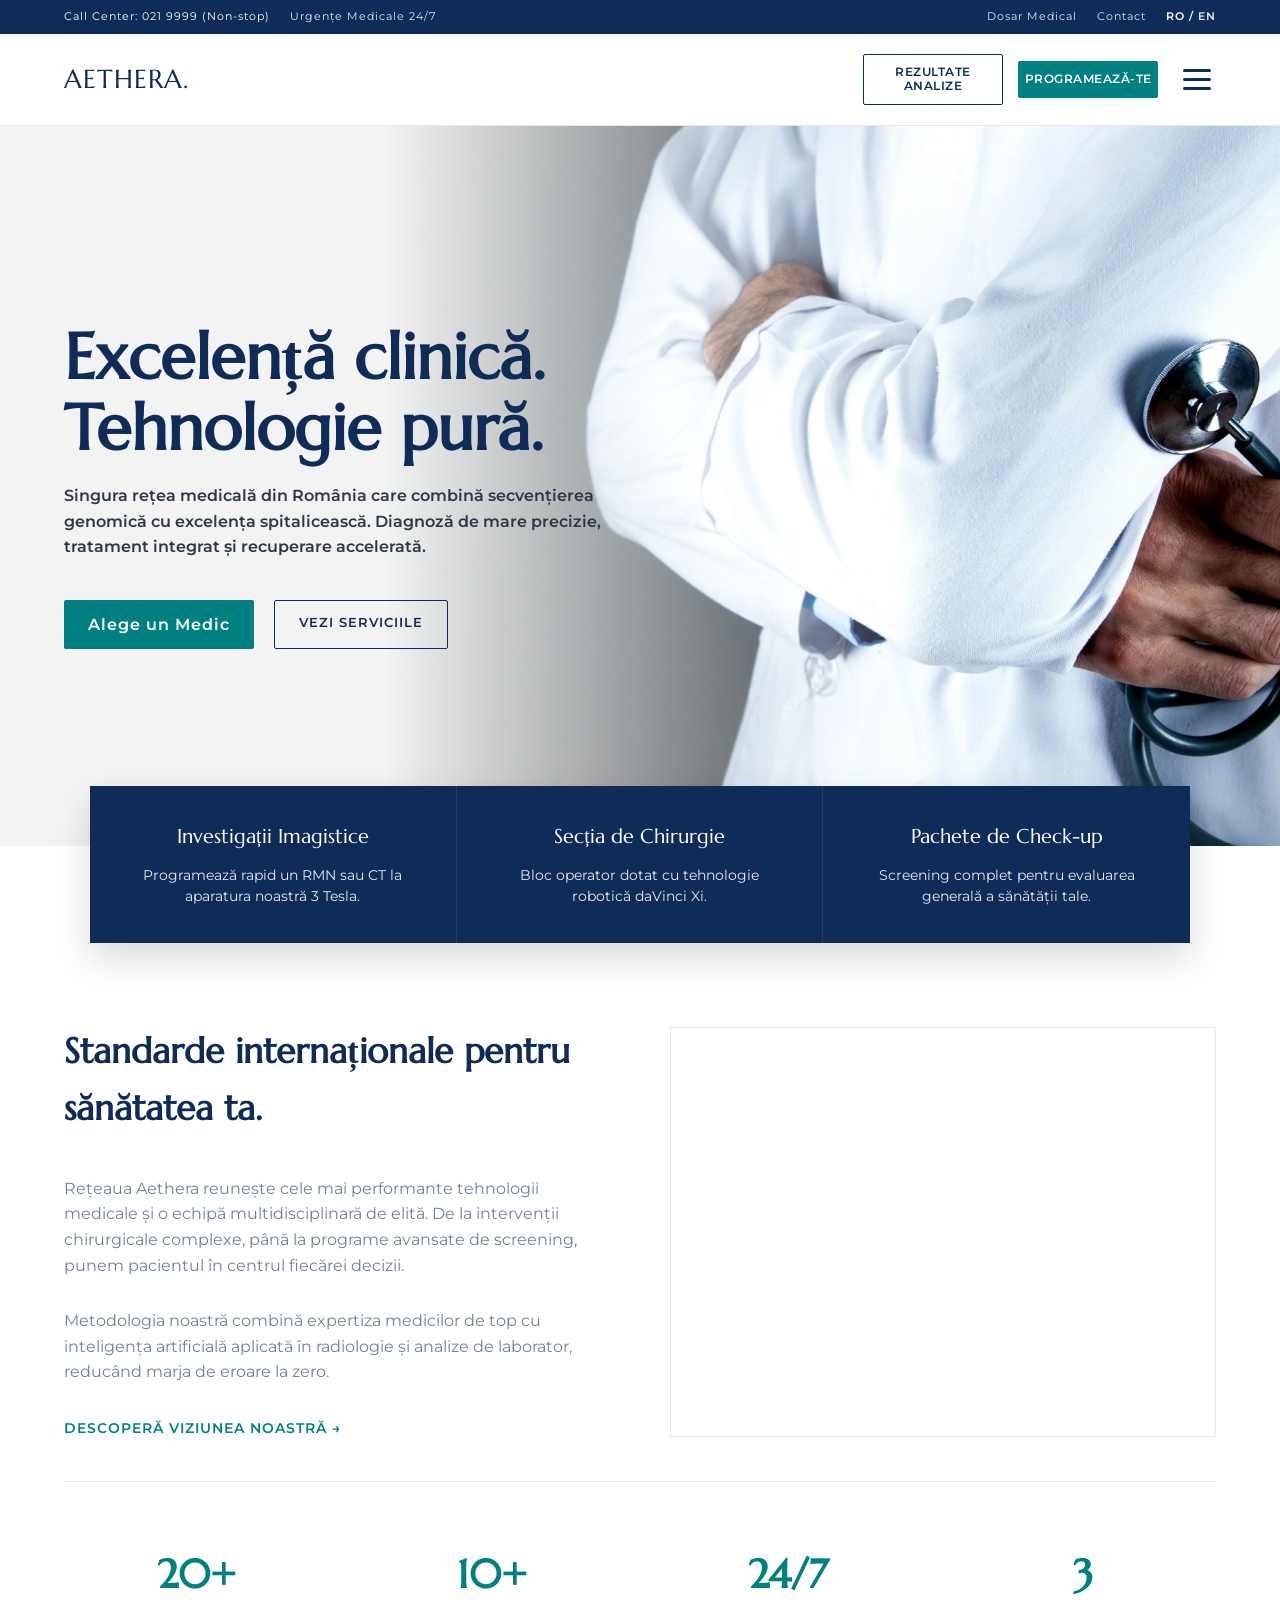
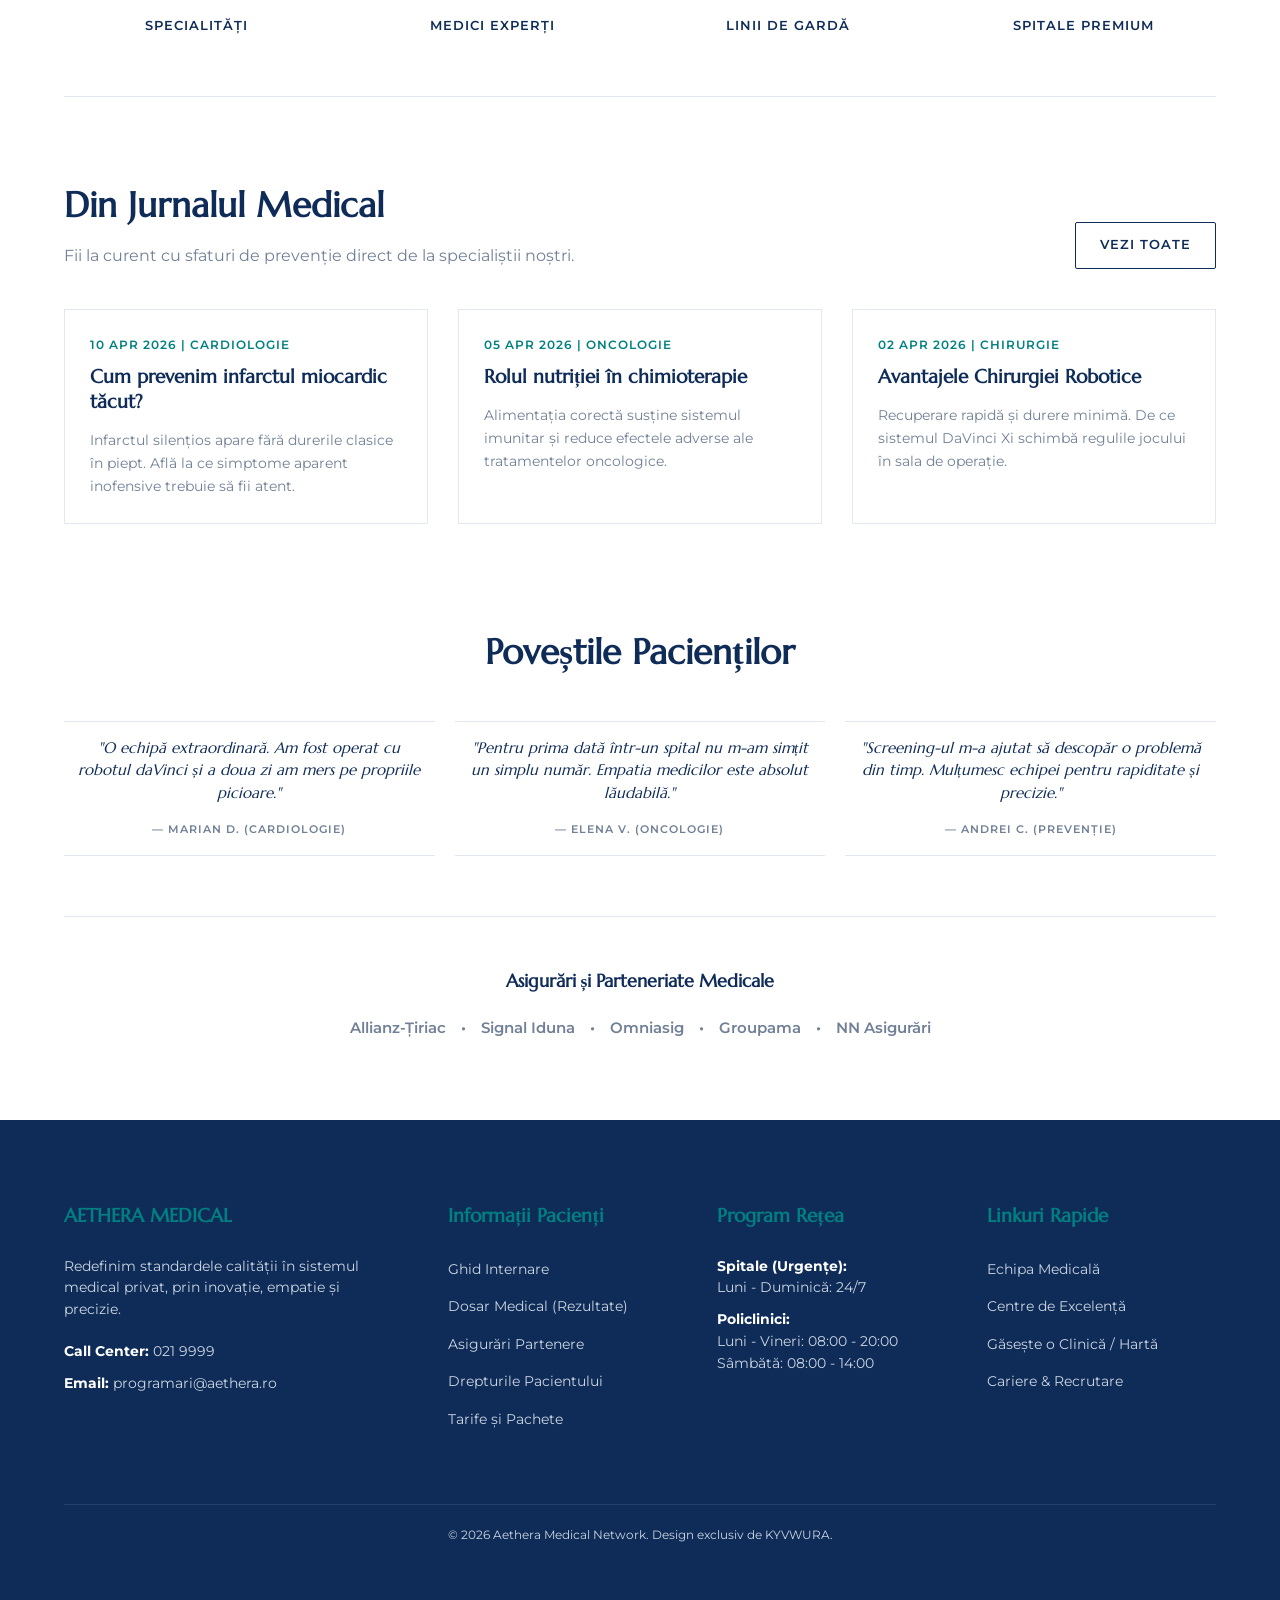
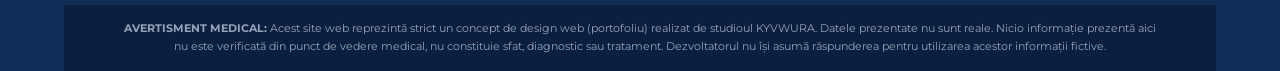
==== index.html @ f9bdccee "Add files via upload" ====
<!DOCTYPE html>
<html lang="ro">
<head>
  <meta charset="UTF-8">
  <meta name="viewport" content="width=device-width, initial-scale=1.0">
  <title>Aethera Medical | Excelență în Sănătate</title>
  <link rel="stylesheet" href="style.css">
  <link href="https://fonts.googleapis.com/css2?family=Marcellus&family=Montserrat:wght@400;600&display=swap" rel="stylesheet">
</head>
<body>

  <div class="top-bar">
    <div class="top-bar-links">
      <span>Call Center: 021 9999 (Non-stop)</span>
      <a href="#">Urgențe Medicale 24/7</a>
    </div>
    <div class="top-bar-links">
      <a href="#" onclick="toggleLoginModal()">Dosar Medical</a>
      <a href="#footer">Contact</a>
      <span class="lang-selector">
        <a href="index.html" style="color: #fff;">RO</a> / <a href="index-en.html">EN</a>
      </span>
    </div>
  </div>

  <nav class="navbar">
    <a href="index.html" class="logo">AETHERA.</a>
    <div class="nav-right">
      <div class="nav-btn btn-nav-outline" onclick="toggleLoginModal()">Rezultate<br>Analize</div>
      <div class="nav-btn btn-nav-primary" onclick="toggleModal()">Programează-te</div>
      <div class="hamburger" onclick="toggleMenu()">
        <span></span><span></span><span></span>
      </div>
    </div>
  </nav>

  <div class="overlay-menu" id="menuOverlay" onclick="toggleMenu()"></div>
  <div class="side-menu" id="sideMenu">
    <span class="close-menu" onclick="toggleMenu()">&times;</span>
    <h3 style="color: var(--medical-teal); font-family: var(--font-heading); margin-bottom: 20px; font-size: 1.2rem;">Meniu Navigare</h3>
    <div class="menu-links">
      <a href="index.html">Acasă</a>
      <a href="expertise.html">Specialități & Tehnologie</a>
      <a href="pachete.html">Pachete de Prevenție</a>
      <a href="medici.html">Echipa Medicală</a>
      <a href="blog.html">Jurnal Medical</a>
      <a href="locatii.html">Locații & Contact</a>
    </div>
  </div>

  <header class="hero" style="background: linear-gradient(to right, rgba(255,255,255,0.95) 30%, rgba(255,255,255,0) 80%), url('img/1.jpg') center/cover no-repeat;">
    <div class="hero-content">
      <h1 class="main-title">Excelență clinică.<br>Tehnologie pură.</h1>
      <p class="text-body" style="color: #2d3748; font-weight: 600;">
        Singura rețea medicală din România care combină secvențierea genomică cu excelența spitalicească. Diagnoză de mare precizie, tratament integrat și recuperare accelerată.
      </p>
      <div style="display: flex; gap: 20px; margin-top: 40px;">
        <a href="medici.html" class="btn-primary">Alege un Medic</a>
        <a href="expertise.html" class="btn-outline">Vezi Serviciile</a>
      </div>
    </div>
  </header>

  <div class="quick-actions">
    <a href="expertise.html" class="action-card">
      <h3>Investigații Imagistice</h3>
      <p>Programează rapid un RMN sau CT la aparatura noastră 3 Tesla.</p>
    </a>
    <a href="expertise.html" class="action-card">
      <h3>Secția de Chirurgie</h3>
      <p>Bloc operator dotat cu tehnologie robotică daVinci Xi.</p>
    </a>
    <a href="pachete.html" class="action-card">
      <h3>Pachete de Check-up</h3>
      <p>Screening complet pentru evaluarea generală a sănătății tale.</p>
    </a>
  </div>

  <section class="section-container">
    <div style="display: grid; grid-template-columns: 1fr 1fr; gap: 60px; align-items: center;">
      <div>
        <h2 class="section-title">Standarde internaționale pentru sănătatea ta.</h2>
        <p class="text-body">Rețeaua Aethera reunește cele mai performante tehnologii medicale și o echipă multidisciplinară de elită. De la intervenții chirurgicale complexe, până la programe avansate de screening, punem pacientul în centrul fiecărei decizii.</p>
        <p class="text-body">Metodologia noastră combină expertiza medicilor de top cu inteligența artificială aplicată în radiologie și analize de laborator, reducând marja de eroare la zero.</p>
        <a href="expertise.html" class="btn-link">Descoperă viziunea noastră →</a>
      </div>
      <div>
        <div style="background: url('img/2.jpg') center/cover no-repeat; width: 100%; aspect-ratio: 4/3; border: 1px solid var(--border-color);"></div>
      </div>
    </div>

    <div class="stats-container">
      <div class="stat-item"><h4>20+</h4><p>Specialități</p></div>
      <div class="stat-item"><h4>10+</h4><p>Medici Experți</p></div>
      <div class="stat-item"><h4>24/7</h4><p>Linii de Gardă</p></div>
      <div class="stat-item"><h4>3</h4><p>Spitale Premium</p></div>
    </div>

    <div style="margin-top: 80px;">
      <div style="display: flex; justify-content: space-between; align-items: flex-end; margin-bottom: 40px;">
        <div>
          <h2 class="section-title" style="margin-bottom: 10px;">Din Jurnalul Medical</h2>
          <p class="text-body" style="margin-bottom: 0;">Fii la curent cu sfaturi de prevenție direct de la specialiștii noștri.</p>
        </div>
        <a href="blog.html" class="btn-outline hidden-mobile">Vezi Toate</a>
      </div>
      
      <div class="blog-grid">
        <a href="blog.html" class="article-card">
          <div class="article-meta">10 Apr 2026 | Cardiologie</div>
          <h3 class="article-title">Cum prevenim infarctul miocardic tăcut?</h3>
          <p class="article-excerpt">Infarctul silențios apare fără durerile clasice în piept. Află la ce simptome aparent inofensive trebuie să fii atent.</p>
        </a>
        <a href="blog.html" class="article-card">
          <div class="article-meta">05 Apr 2026 | Oncologie</div>
          <h3 class="article-title">Rolul nutriției în chimioterapie</h3>
          <p class="article-excerpt">Alimentația corectă susține sistemul imunitar și reduce efectele adverse ale tratamentelor oncologice.</p>
        </a>
        <a href="blog.html" class="article-card hidden-mobile">
          <div class="article-meta">02 Apr 2026 | Chirurgie</div>
          <h3 class="article-title">Avantajele Chirurgiei Robotice</h3>
          <p class="article-excerpt">Recuperare rapidă și durere minimă. De ce sistemul DaVinci Xi schimbă regulile jocului în sala de operație.</p>
        </a>
      </div>
    </div>

    <div style="margin-top: 100px;">
      <h2 class="section-title" style="text-align: center; margin-bottom: 10px;">Poveștile Pacienților</h2>
      <div class="testimonials-text-grid">
        <div class="testimonial-item">
          <p class="quote">"O echipă extraordinară. Am fost operat cu robotul daVinci și a doua zi am mers pe propriile picioare."</p>
          <span class="author">— Marian D. (Cardiologie)</span>
        </div>
        <div class="testimonial-item">
          <p class="quote">"Pentru prima dată într-un spital nu m-am simțit un simplu număr. Empatia medicilor este absolut lăudabilă."</p>
          <span class="author">— Elena V. (Oncologie)</span>
        </div>
        <div class="testimonial-item">
          <p class="quote">"Screening-ul m-a ajutat să descopăr o problemă din timp. Mulțumesc echipei pentru rapiditate și precizie."</p>
          <span class="author">— Andrei C. (Prevenție)</span>
        </div>
      </div>
    </div>

    <div class="insurance-section">
      <h3 style="font-family: var(--font-heading); font-size: 1.1rem; color: var(--medical-navy); margin-bottom: 20px;">Asigurări și Parteneriate Medicale</h3>
      <div class="insurance-logos">
        <span>Allianz-Țiriac</span> <span>•</span>
        <span>Signal Iduna</span> <span>•</span>
        <span>Omniasig</span> <span>•</span>
        <span>Groupama</span> <span>•</span>
        <span>NN Asigurări</span>
      </div>
    </div>
  </section>

  <footer id="footer" class="footer">
    <div class="footer-grid">
      <div>
        <h3 class="footer-heading">AETHERA MEDICAL</h3>
        <p class="footer-info-text" style="max-width: 300px; margin-bottom: 20px;">Redefinim standardele calității în sistemul medical privat, prin inovație, empatie și precizie.</p>
        <p class="footer-info-text"><strong>Call Center:</strong> 021 9999</p>
        <p class="footer-info-text"><strong>Email:</strong> programari@aethera.ro</p>
      </div>
      <div>
        <h3 class="footer-heading">Informații Pacienți</h3>
        <ul class="footer-links">
          <li><a href="#">Ghid Internare</a></li>
          <li><a href="#" onclick="toggleLoginModal()">Dosar Medical (Rezultate)</a></li>
          <li><a href="#">Asigurări Partenere</a></li>
          <li><a href="#">Drepturile Pacientului</a></li>
          <li><a href="pachete.html">Tarife și Pachete</a></li>
        </ul>
      </div>
      <div>
        <h3 class="footer-heading">Program Rețea</h3>
        <p class="footer-info-text"><strong>Spitale (Urgențe):</strong><br>Luni - Duminică: 24/7</p>
        <p class="footer-info-text" style="margin-top: 10px;"><strong>Policlinici:</strong><br>Luni - Vineri: 08:00 - 20:00<br>Sâmbătă: 08:00 - 14:00</p>
      </div>
      <div>
        <h3 class="footer-heading">Linkuri Rapide</h3>
        <ul class="footer-links">
          <li><a href="medici.html">Echipa Medicală</a></li>
          <li><a href="expertise.html">Centre de Excelență</a></li>
          <li><a href="locatii.html">Găsește o Clinică / Hartă</a></li>
          <li><a href="#">Cariere & Recrutare</a></li>
        </ul>
      </div>
    </div>
    <div class="footer-bottom">
      <p>&copy; 2026 Aethera Medical Network. Design exclusiv de KYVWURA.</p>
    </div>
    <div class="disclaimer-bar">
      <strong>AVERTISMENT MEDICAL:</strong> Acest site web reprezintă strict un concept de design web (portofoliu) realizat de studioul KYVWURA. Datele prezentate nu sunt reale. Nicio informație prezentă aici nu este verificată din punct de vedere medical, nu constituie sfat, diagnostic sau tratament. Dezvoltatorul nu își asumă răspunderea pentru utilizarea acestor informații fictive.
    </div>
  </footer>

  <div class="modal-overlay" id="appointmentModal">
    <div class="modal-box">
      <span class="close-btn" onclick="toggleModal()">&times;</span>
      <h2 class="modal-title">Programare Nouă</h2>
      <p class="text-body" style="font-size: 0.85rem; margin-bottom: 25px;">Completează detaliile de mai jos și un operator Aethera te va contacta în cel mai scurt timp pentru confirmare.</p>
      <form onsubmit="event.preventDefault(); toggleModal(); alert('Cererea a fost trimisă cu succes (Demo).');">
        <div style="display: grid; grid-template-columns: 1fr 1fr; gap: 15px;">
          <div class="form-group"><label>Nume complet</label><input type="text" required placeholder="Ex: Popescu Ion"></div>
          <div class="form-group"><label>Telefon</label><input type="tel" required placeholder="07XX XXX XXX"></div>
        </div>
        <div class="form-group">
          <label>Specialitate dorită</label>
          <select required>
            <option value="" disabled selected>Alege specialitatea...</option>
            <option>Cardiologie</option>
            <option>Chirurgie Generală</option>
            <option>Oncologie</option>
            <option>Imagistică (RMN/CT)</option>
            <option>Altele</option>
          </select>
        </div>
        <div class="form-group"><label>Data preferată (opțional)</label><input type="date"></div>
        <div class="form-group"><label>Mesaj / Simptome (opțional)</label><textarea rows="3" placeholder="Descrie scurt motivul programării..."></textarea></div>
        <button type="submit" class="btn-primary" style="width: 100%; border: none;">Trimite Cererea</button>
      </form>
    </div>
  </div>

  <div class="modal-overlay" id="loginModal">
    <div class="modal-box">
      <span class="close-btn" onclick="toggleLoginModal()">&times;</span>
      <h2 class="modal-title">Dosar Medical</h2>
      <p class="text-body" style="font-size: 0.85rem; margin-bottom: 25px;">Autentifică-te pentru a accesa rezultatele analizelor, RMN/CT și istoricul vizitelor tale.</p>
      <form onsubmit="event.preventDefault(); alert('CNP sau cod incorect. Vă rugăm să verificați datele de pe bonul fiscal.');">
        <div class="form-group"><label>CNP Pacient</label><input type="text" required pattern="[0-9]{13}" placeholder="Ex: 1900101123456"></div>
        <div class="form-group"><label>Cod Acces / Pacient</label><input type="password" required placeholder="Codul primit pe SMS sau factura (Ex: ATH-9921)"></div>
        <button type="submit" class="btn-primary" style="width: 100%; border: none;">Vezi Rezultatele</button>
      </form>
    </div>
  </div>

  <script src="script.js"></script>
  <script>
    function toggleMenu() { document.getElementById('sideMenu').classList.toggle('open'); document.getElementById('menuOverlay').classList.toggle('open'); }
    function toggleModal() { document.getElementById('appointmentModal').classList.toggle('active'); }
    function toggleLoginModal() { document.getElementById('loginModal').classList.toggle('active'); }
  </script>
</body>
</html>
---- style.css ----
:root {
  --bg-white: #ffffff;
  --bg-gray: #f8f9fa;        
  --text-dark: #1a202c;      
  --text-muted: #718096;     
  --medical-navy: #0f2c59;   
  --medical-teal: #008080;   
  --border-color: #e2e8f0;   
  --font-heading: 'Marcellus', serif;
  --font-body: 'Montserrat', sans-serif;
}

* { margin: 0; padding: 0; box-sizing: border-box; text-decoration: none; font-family: var(--font-body); }
body { background-color: var(--bg-white); color: var(--text-dark); line-height: 1.6; -webkit-font-smoothing: antialiased; }

/* --- Top Bar --- */
.top-bar { background-color: var(--medical-navy); color: #fff; padding: 8px 5%; display: flex; justify-content: space-between; align-items: center; font-size: 0.7rem; letter-spacing: 1px; }
.top-bar-links { display: flex; gap: 20px; }
.top-bar a { color: #e2e8f0; transition: color 0.3s; }
.top-bar a:hover { color: #fff; }
.lang-selector { font-weight: 600; }

/* --- Navbar Principal --- */
.navbar { display: flex; justify-content: space-between; align-items: center; padding: 20px 5%; background: var(--bg-white); border-bottom: 1px solid var(--border-color); position: sticky; top: 0; z-index: 1000; }
.logo { font-family: var(--font-heading); font-size: 1.6rem; color: var(--medical-navy); letter-spacing: 1px; }
.nav-right { display: flex; align-items: center; gap: 15px; }

/* --- Butoane Navbar (Mici si Egale) --- */
.nav-btn {
  width: 140px; padding: 10px 0; text-align: center; font-size: 0.75rem; font-weight: 600;
  text-transform: uppercase; letter-spacing: 0.5px; border-radius: 2px; cursor: pointer;
  transition: all 0.3s; display: flex; align-items: center; justify-content: center; line-height: 1.2;
}
.btn-nav-outline { border: 1px solid var(--medical-navy); color: var(--medical-navy); background: transparent; }
.btn-nav-outline:hover { background: var(--medical-navy); color: #fff; }
.btn-nav-primary { border: 1px solid var(--medical-teal); background: var(--medical-teal); color: #fff; }
.btn-nav-primary:hover { background: #006666; }

/* --- Meniu Hamburger & Side Menu --- */
.hamburger { display: flex; flex-direction: column; gap: 6px; cursor: pointer; padding: 5px; z-index: 2002; margin-left: 5px; }
.hamburger span { display: block; width: 28px; height: 3px; background-color: var(--medical-navy); transition: all 0.3s; border-radius: 2px; }
.hamburger:hover span { background-color: var(--medical-teal); }

.side-menu { position: fixed; top: 0; right: -100%; width: 400px; max-width: 100vw; height: 100vh; background: var(--bg-white); box-shadow: -10px 0 40px rgba(0,0,0,0.15); z-index: 3000; transition: right 0.4s cubic-bezier(0.77, 0, 0.175, 1); padding: 80px 40px; display: flex; flex-direction: column; overflow-y: auto; }
.side-menu.open { right: 0; }
.close-menu { font-size: 3rem; position: absolute; top: 20px; right: 30px; cursor: pointer; color: var(--text-muted); line-height: 1; transition: color 0.3s; }
.close-menu:hover { color: var(--medical-navy); }
.menu-links { display: flex; flex-direction: column; gap: 25px; margin-top: 20px; flex-grow: 1; }
.menu-links a { font-family: var(--font-heading); font-size: 1.2rem; color: var(--medical-navy); transition: color 0.3s, transform 0.3s; border-bottom: 1px solid var(--border-color); padding-bottom: 10px; }
.menu-links a:hover { color: var(--medical-teal); transform: translateX(10px); }
.overlay-menu { position: fixed; top: 0; left: 0; width: 100%; height: 100%; background: rgba(15,44,89,0.7); z-index: 2999; display: none; backdrop-filter: blur(4px); }
.overlay-menu.open { display: block; }

/* --- Butoane Generale --- */
.btn-primary { background-color: var(--medical-teal); color: #fff !important; padding: 12px 24px; border-radius: 2px; font-weight: 600; letter-spacing: 1px; transition: background-color 0.3s; display: inline-block; text-align: center; cursor: pointer; border: none; }
.btn-primary:hover { background-color: #006666; }
.btn-outline { border: 1px solid var(--medical-navy); color: var(--medical-navy); padding: 12px 24px; border-radius: 2px; font-size: 0.8rem; font-weight: 600; text-transform: uppercase; letter-spacing: 1px; transition: all 0.3s; display: inline-block; text-align: center; cursor: pointer; background: transparent; }
.btn-outline:hover { background-color: var(--medical-navy); color: #fff; }
.btn-link { color: var(--medical-teal); font-size: 0.85rem; font-weight: 600; text-transform: uppercase; letter-spacing: 1px; border-bottom: 1px solid var(--medical-teal); padding-bottom: 2px; background: none; cursor: pointer; border: none; }
.btn-link:hover { color: var(--medical-navy); border-color: var(--medical-navy); }

/* --- Structură Secțiuni --- */
.section-container { max-width: 1300px; margin: 0 auto; padding: 80px 5%; }
.bg-gray { background-color: var(--bg-gray); }
.main-title { font-family: var(--font-heading); font-size: clamp(2.5rem, 5vw, 4rem); color: var(--medical-navy); line-height: 1.1; margin-bottom: 20px; }
.section-title { font-family: var(--font-heading); font-size: 2.2rem; color: var(--medical-navy); margin-bottom: 40px; }
.text-body { font-size: 1rem; color: var(--text-muted); max-width: 600px; margin-bottom: 30px; }

/* --- Hero & Quick Actions --- */
.hero { display: flex; align-items: center; padding: 100px 5%; min-height: 80vh; }
.hero-content { max-width: 600px; position: relative; z-index: 1; }
.quick-actions { display: grid; grid-template-columns: repeat(3, 1fr); background-color: var(--medical-navy); max-width: 1100px; margin: -60px auto 0; position: relative; box-shadow: 0 15px 35px rgba(0,0,0,0.15); z-index: 10; }
.action-card { padding: 35px; border-right: 1px solid rgba(255,255,255,0.08); text-align: center; transition: background-color 0.3s; display: flex; flex-direction: column; justify-content: center; color: #fff; }
.action-card:last-child { border-right: none; }
.action-card:hover { background-color: var(--medical-teal); color: #fff; }
.action-card h3 { font-family: var(--font-heading); font-size: 1.25rem; margin-bottom: 12px; color: #fff; font-weight: 400; }
.action-card p { font-size: 0.85rem; color: rgba(255, 255, 255, 0.9); font-weight: 400; transition: color 0.3s; }
.action-card:hover p { color: #fff; }

/* --- Stats --- */
.stats-container { display: grid; grid-template-columns: repeat(4, 1fr); gap: 30px; text-align: center; padding: 60px 0; border-top: 1px solid var(--border-color); border-bottom: 1px solid var(--border-color); margin-top: 40px; }
.stat-item h4 { font-family: var(--font-heading); font-size: 2.5rem; color: var(--medical-teal); margin-bottom: 10px; }
.stat-item p { font-size: 0.8rem; text-transform: uppercase; letter-spacing: 1px; color: var(--medical-navy); font-weight: 600; }

/* --- Specialitati --- */
.specialties-grid { display: grid; grid-template-columns: repeat(auto-fit, minmax(300px, 1fr)); gap: 30px; }
.specialty-item { background: var(--bg-white); padding: 40px; border: 1px solid var(--border-color); transition: border-color 0.3s, box-shadow 0.3s; cursor: pointer; position: relative; }
.specialty-item:hover { box-shadow: 0 10px 30px rgba(0,0,0,0.05); border-color: var(--medical-teal); }
.specialty-item.active { border-color: var(--medical-teal); }
.s-icon { font-size: 2rem; color: var(--medical-teal); margin-bottom: 20px; display: block; }
.s-title { font-family: var(--font-heading); font-size: 1.4rem; color: var(--medical-navy); margin-bottom: 15px; display: flex; justify-content: space-between; align-items: center; }
.s-desc { font-size: 0.9rem; color: var(--text-muted); }
.s-subspecialties { display: none; margin-top: 20px; padding-top: 20px; border-top: 1px solid var(--border-color); animation: fadeInDown 0.3s ease; }
.specialty-item.active .s-subspecialties { display: block; }
.s-subspecialties ul { list-style: none; }
.s-subspecialties li { font-size: 0.85rem; color: var(--text-dark); margin-bottom: 8px; padding-left: 15px; position: relative; }
.s-subspecialties li::before { content: '•'; color: var(--medical-teal); position: absolute; left: 0; font-size: 1.2rem; line-height: 0.8; }
.expand-icon { font-size: 1.5rem; color: var(--border-color); font-weight: 300; transition: transform 0.3s; }
.specialty-item.active .expand-icon { transform: rotate(45deg); color: var(--medical-teal); }

/* --- TEHNOLOGIE --- */
.tech-grid { display: grid; grid-template-columns: repeat(auto-fit, minmax(260px, 1fr)); gap: 20px; margin-bottom: 60px; }
.tech-card { background: var(--medical-navy); color: #fff; padding: 30px 25px; border-radius: 4px; box-shadow: 0 10px 25px rgba(0,0,0,0.15); transition: transform 0.3s; }
.tech-card:hover { transform: translateY(-5px); }
.tech-card h3 { font-family: var(--font-heading); color: var(--medical-teal); font-size: 1.2rem; margin-bottom: 12px; }
.tech-card p { font-size: 0.9rem; color: rgba(255,255,255,0.9); line-height: 1.6; }

/* --- BLOG (Corectat: !important pt a forta ascunderea) --- */
.blog-grid { display: grid; grid-template-columns: repeat(auto-fill, minmax(320px, 1fr)); gap: 30px; }
.article-card { border: 1px solid var(--border-color); padding: 25px; background: #fff; transition: all 0.3s; display: flex; flex-direction: column; color: var(--text-dark); }
.article-card:hover { box-shadow: 0 10px 30px rgba(0,0,0,0.05); border-color: var(--medical-teal); }
.article-meta { font-size: 0.75rem; color: var(--medical-teal); margin-bottom: 10px; font-weight: 600; text-transform: uppercase; letter-spacing: 1px; }
.article-title { font-family: var(--font-heading); font-size: 1.2rem; color: var(--medical-navy); margin-bottom: 15px; line-height: 1.3; }
.article-excerpt { font-size: 0.9rem; color: var(--text-muted); flex-grow: 1; display: block; }
.article-full { display: none !important; margin-top: 15px; padding-top: 15px; border-top: 1px solid var(--border-color); color: var(--text-dark); font-size: 0.9rem; animation: fadeInDown 0.3s ease; }
.article-btn { margin-top: 20px; align-self: flex-start; }

.article-card.expanded .article-full { display: block !important; }
.article-card.expanded .article-excerpt { display: none !important; }

/* --- PACHETE (Mici, tip Acordeon) --- */
.specialty-section { margin-bottom: 60px; }
.specialty-section-title { font-family: var(--font-heading); font-size: 1.5rem; color: var(--medical-navy); margin-bottom: 25px; border-bottom: 2px solid var(--medical-teal); padding-bottom: 8px; display: inline-block; }

.pkg-grid-accordion { display: grid; grid-template-columns: repeat(4, 1fr); gap: 20px; }
.pkg-card-acc { background: #fff; border: 1px solid var(--border-color); border-radius: 4px; padding: 15px; text-align: center; display: flex; flex-direction: column; position: relative; cursor: pointer; transition: border-color 0.3s, box-shadow 0.3s; }
.pkg-card-acc:hover { border-color: var(--medical-teal); box-shadow: 0 5px 15px rgba(0,0,0,0.05); }
.pkg-card-acc.open { border-color: var(--medical-teal); box-shadow: 0 5px 20px rgba(0,128,128,0.1); }

.premium-badge-small { position: absolute; top: -1px; left: -1px; background: var(--medical-teal); color: #fff; font-size: 0.55rem; padding: 3px 8px; text-transform: uppercase; font-weight: 600; letter-spacing: 0.5px; border-bottom-right-radius: 4px; }

.pkg-card-title { font-family: var(--font-heading); font-size: 0.95rem; color: var(--medical-navy); margin-bottom: 5px; line-height: 1.3; min-height: 45px; display: flex; align-items: center; justify-content: center; padding-top: 10px;}
.pkg-card-price { font-size: 1.1rem; font-weight: 600; color: var(--medical-teal); margin-bottom: 10px; }
.pkg-card-arrow { font-size: 0.75rem; color: var(--text-muted); transition: transform 0.3s; margin-top: auto; }
.pkg-card-acc.open .pkg-card-arrow { transform: rotate(180deg); color: var(--medical-teal); }

.pkg-card-body { display: none !important; margin-top: 15px; border-top: 1px solid var(--bg-gray); padding-top: 15px; text-align: left; }
.pkg-card-acc.open .pkg-card-body { display: block !important; animation: fadeInDown 0.3s ease; }
.pkg-card-body ul { list-style: none; margin-bottom: 15px; }
.pkg-card-body li { font-size: 0.75rem; color: var(--text-dark); margin-bottom: 6px; padding-left: 15px; position: relative; line-height: 1.3; }
.pkg-card-body li::before { content: '✓'; color: var(--medical-teal); position: absolute; left: 0; font-weight: bold; }

/* --- Pagini Medici & Locatii --- */
.page-header { background-color: var(--bg-gray); padding: 80px 5%; text-align: center; border-bottom: 1px solid var(--border-color); }
.doctors-grid { display: grid; grid-template-columns: repeat(auto-fill, minmax(250px, 1fr)); gap: 30px; }
.doctor-card { background: #fff; border: 1px solid var(--border-color); padding: 30px; transition: box-shadow 0.3s; display: flex; flex-direction: column; justify-content: space-between; }
.doctor-card:hover { box-shadow: 0 15px 30px rgba(0,0,0,0.08); border-color: var(--medical-teal); }
.doctor-spec { font-size: 0.7rem; color: var(--medical-teal); text-transform: uppercase; letter-spacing: 1px; font-weight: 600; display: block; margin-bottom: 10px; }
.doctor-name { font-family: var(--font-heading); font-size: 1.2rem; color: var(--medical-navy); margin-bottom: 15px; }
.locations-grid { display: grid; grid-template-columns: 1fr 1fr; gap: 40px; }
.location-card { background: #fff; border: 1px solid var(--border-color); padding: 40px; display: flex; flex-direction: column; justify-content: space-between; }

/* --- Testimoniale & Asigurari (Index) --- */
.testimonials-text-grid { display: grid; grid-template-columns: repeat(3, 1fr); gap: 20px; margin-top: 40px; }
.testimonial-item { text-align: center; padding: 15px 10px; border-top: 1px solid var(--border-color); border-bottom: 1px solid var(--border-color); }
.quote { font-family: var(--font-heading); font-size: 0.95rem; color: var(--medical-navy); font-style: italic; margin-bottom: 10px; line-height: 1.5; }
.author { font-size: 0.7rem; color: var(--text-muted); text-transform: uppercase; letter-spacing: 1px; font-weight: 600; }
.insurance-section { margin-top: 60px; text-align: center; border-top: 1px solid var(--border-color); padding-top: 50px; }
.insurance-logos { display: flex; justify-content: center; align-items: center; gap: 15px; flex-wrap: wrap; color: var(--text-muted); font-weight: 600; font-size: 0.95rem; }

/* --- Modale --- */
.modal-overlay { position: fixed; top: 0; left: 0; width: 100%; height: 100%; background: rgba(15, 44, 89, 0.8); z-index: 4000; display: none; justify-content: center; align-items: center; backdrop-filter: blur(5px); }
.modal-overlay.active { display: flex; }
.modal-box { background: #fff; padding: 40px; border-radius: 4px; max-width: 500px; width: 90%; position: relative; box-shadow: 0 20px 50px rgba(0,0,0,0.2); }
.close-btn { position: absolute; top: 20px; right: 20px; font-size: 2rem; font-weight: 300; cursor: pointer; color: var(--text-muted); line-height: 0.5; transition: color 0.3s; }
.close-btn:hover { color: var(--text-dark); }
.modal-title { font-family: var(--font-heading); font-size: 1.8rem; color: var(--medical-navy); margin-bottom: 20px; }
.form-group { margin-bottom: 15px; }
.form-group label { display: block; font-size: 0.8rem; font-weight: 600; margin-bottom: 5px; color: var(--medical-navy); text-align: left; }
.form-group input, .form-group select, .form-group textarea { width: 100%; padding: 12px; border: 1px solid var(--border-color); border-radius: 2px; font-family: var(--font-body); font-size: 0.9rem; outline: none; transition: border-color 0.3s; }
.form-group input:focus, .form-group select:focus, .form-group textarea:focus { border-color: var(--medical-teal); }

/* --- Footer --- */
.footer { background-color: var(--medical-navy); color: #fff; padding: 80px 5% 0; }
.footer-grid { display: grid; grid-template-columns: 1.5fr 1fr 1fr 1fr; gap: 40px; max-width: 1300px; margin: 0 auto; border-bottom: 1px solid rgba(255,255,255,0.1); padding-bottom: 60px; margin-bottom: 20px; }
.footer-heading { font-family: var(--font-heading); font-size: 1.2rem; margin-bottom: 25px; color: var(--medical-teal); }
.footer-links { list-style: none; }
.footer-links li { margin-bottom: 12px; }
.footer-links a { color: #cbd5e1; font-size: 0.85rem; transition: color 0.3s; }
.footer-links a:hover { color: #fff; }
.footer-info-text { font-size: 0.85rem; color: #cbd5e1; margin-bottom: 10px; }
.footer-info-text strong { color: #fff; }
.disclaimer-bar { text-align: center; font-size: 0.7rem; color: #94a3b8; padding: 15px 5%; border-top: 1px solid rgba(255,255,255,0.05); background-color: #0b2041; margin-top: 30px; }
.footer-bottom { text-align: center; font-size: 0.75rem; color: #cbd5e1; padding-bottom: 30px; }

@keyframes fadeInDown { from { opacity: 0; transform: translateY(-10px); } to { opacity: 1; transform: translateY(0); } }

/* --- Media Queries (MOBILE) --- */
@media (max-width: 992px) {
  .footer-grid { grid-template-columns: 1fr 1fr; }
  .pkg-grid-accordion { grid-template-columns: repeat(3, 1fr); }
}
@media (max-width: 768px) {
  .navbar { padding: 15px 5%; }
  .logo { font-size: 1.2rem; }
  .nav-btn { width: 110px; font-size: 0.6rem; padding: 8px 0; line-height: 1.1; }
  .nav-right { gap: 8px; }
  .hamburger span { width: 24px; }
  
  .quick-actions, .stats-container, .locations-grid, .footer-grid, .blog-grid, .tech-grid { grid-template-columns: 1fr; }
  .testimonials-text-grid { grid-template-columns: 1fr; gap: 10px; }
  
  .pkg-grid-accordion { grid-template-columns: repeat(2, 1fr); gap: 10px; }
  .pkg-card-title { font-size: 0.85rem; min-height: 40px; }
  .pkg-card-price { font-size: 0.95rem; }
  .pkg-card-body { padding-top: 10px; }
  
  .stats-container { gap: 30px; padding: 40px 0; }
  .quick-actions { margin-top: 0; }
  .action-card { border-right: none; border-bottom: 1px solid rgba(255,255,255,0.1); padding: 25px 15px; }
  .top-bar { flex-direction: column; gap: 10px; text-align: center; }
  .hero { background: var(--bg-gray) !important; padding-top: 60px; min-height: auto;} 
  .hidden-mobile { display: none !important; }
  .menu-actions-mobile { display: block; }
}
@media (max-width: 380px) {
  .nav-btn { width: 90px; font-size: 0.55rem; padding: 6px 0; }
}
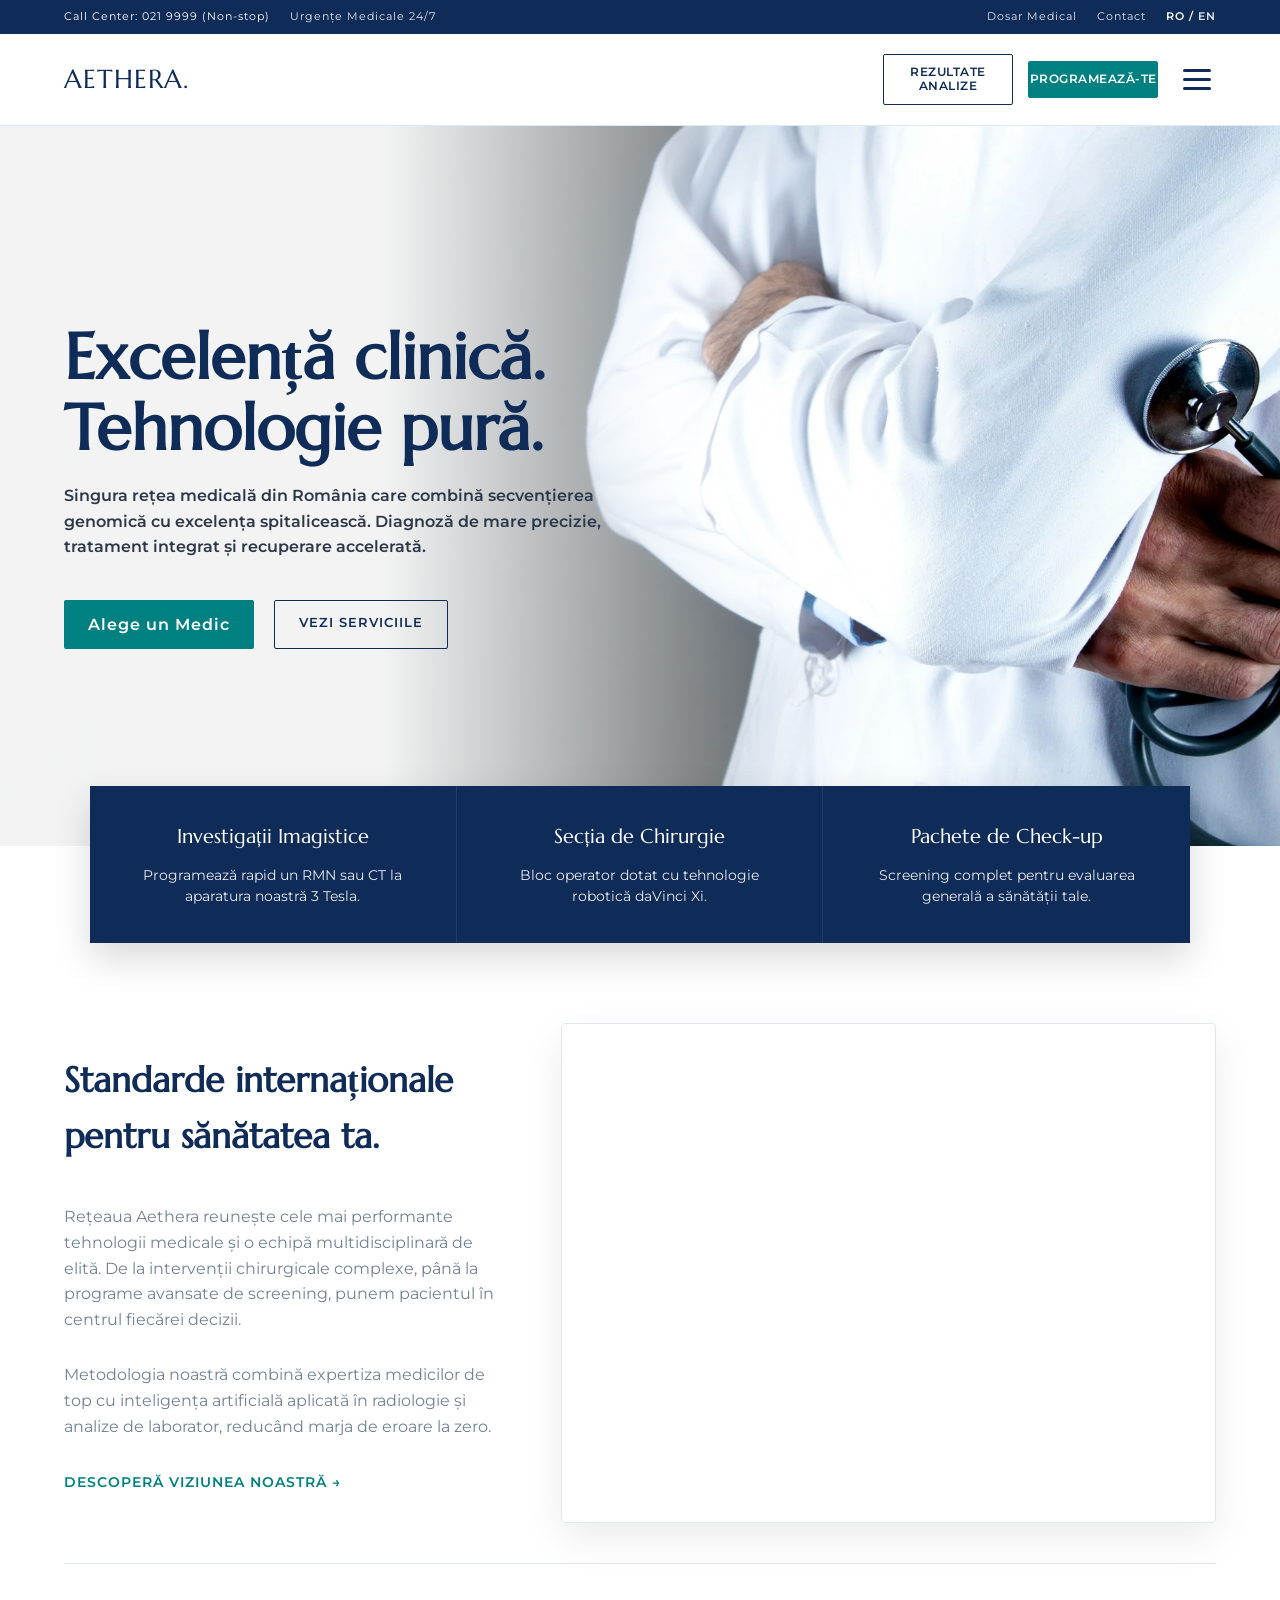
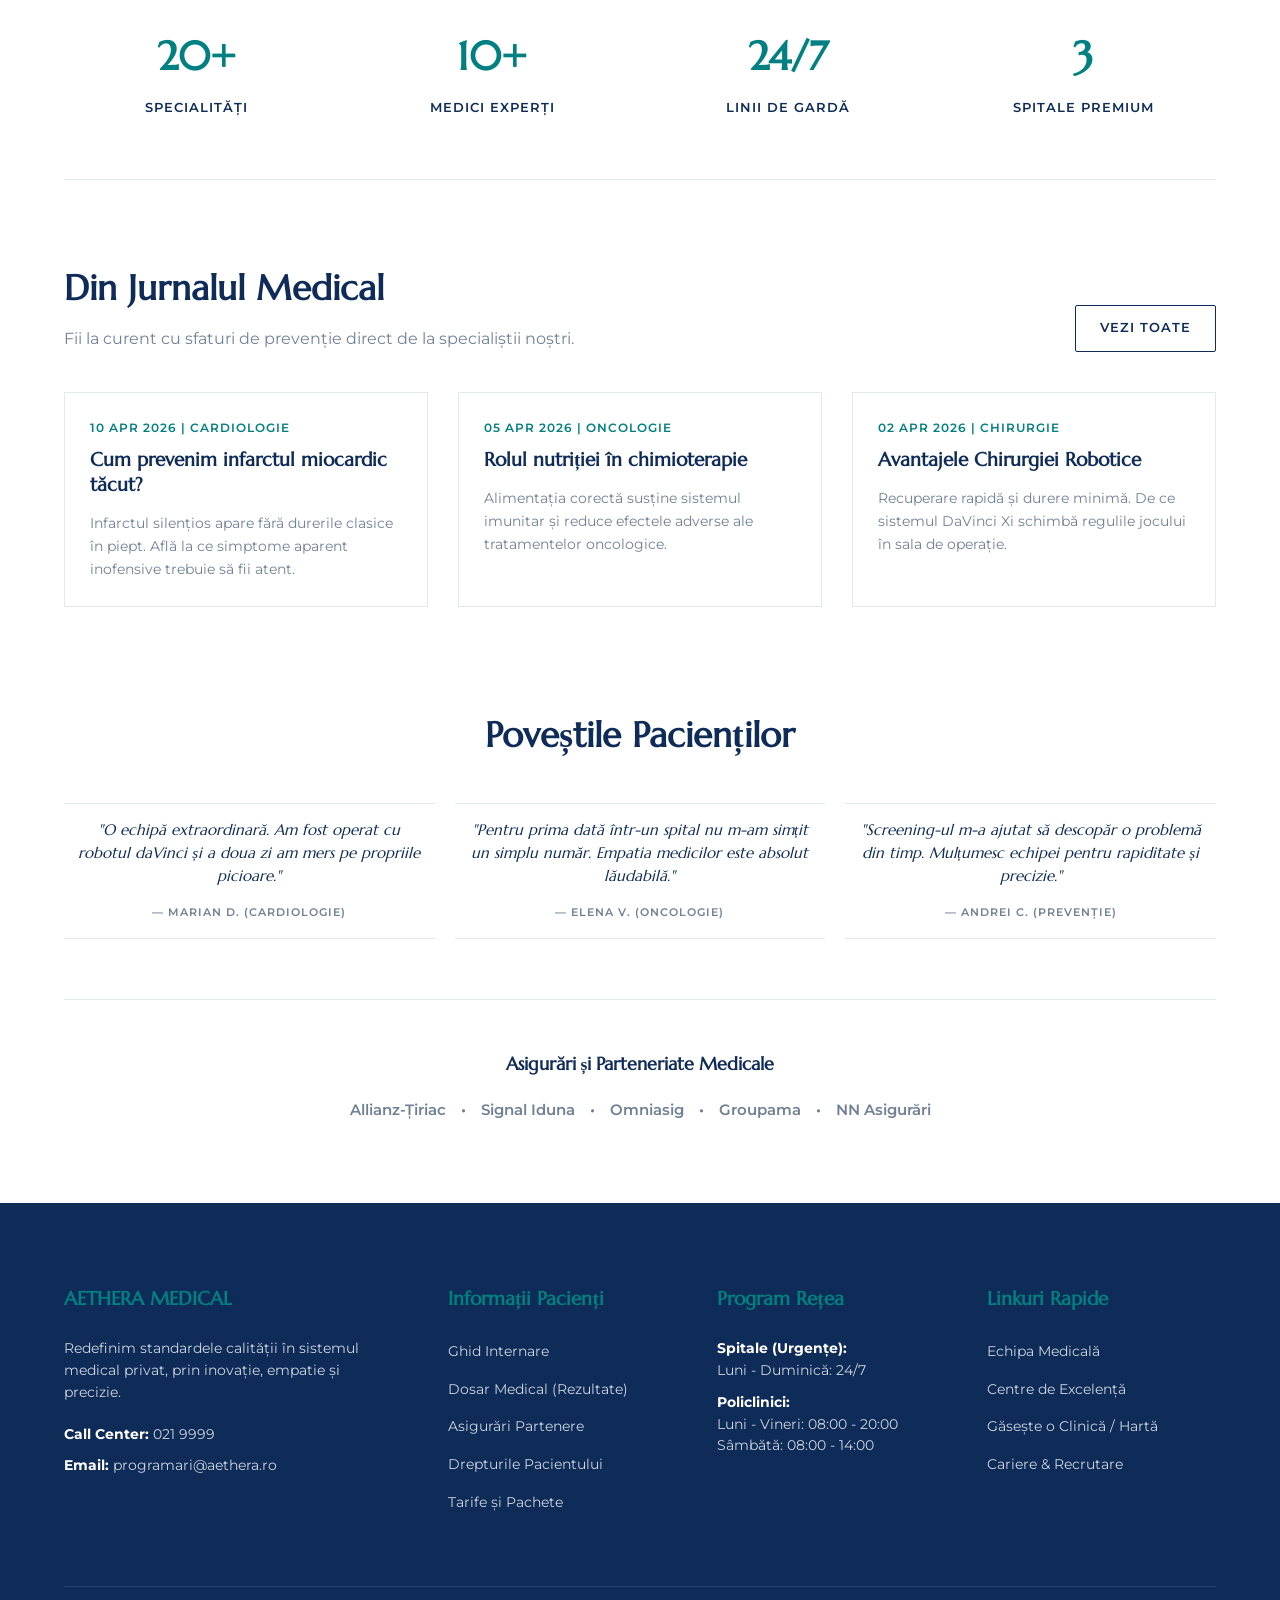
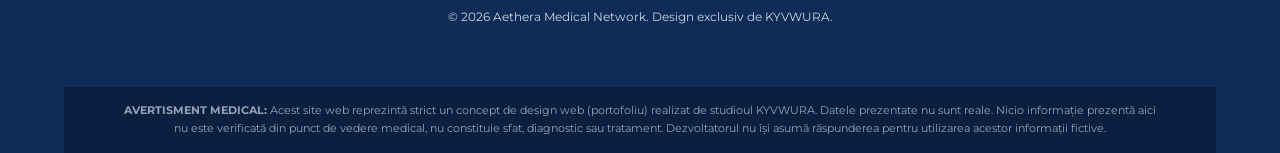
==== commit 11915d79: "updates" ====
--- a/index.html
+++ b/index.html
@@ -77,7 +77,8 @@
   </div>
 
   <section class="section-container">
-    <div style="display: grid; grid-template-columns: 1fr 1fr; gap: 60px; align-items: center;">
+    
+    <div class="about-grid">
       <div>
         <h2 class="section-title">Standarde internaționale pentru sănătatea ta.</h2>
         <p class="text-body">Rețeaua Aethera reunește cele mai performante tehnologii medicale și o echipă multidisciplinară de elită. De la intervenții chirurgicale complexe, până la programe avansate de screening, punem pacientul în centrul fiecărei decizii.</p>
@@ -85,7 +86,7 @@
         <a href="expertise.html" class="btn-link">Descoperă viziunea noastră →</a>
       </div>
       <div>
-        <div style="background: url('img/2.jpg') center/cover no-repeat; width: 100%; aspect-ratio: 4/3; border: 1px solid var(--border-color);"></div>
+        <div class="about-img"></div>
       </div>
     </div>
 
@@ -237,10 +238,5 @@
   </div>
 
   <script src="script.js"></script>
-  <script>
-    function toggleMenu() { document.getElementById('sideMenu').classList.toggle('open'); document.getElementById('menuOverlay').classList.toggle('open'); }
-    function toggleModal() { document.getElementById('appointmentModal').classList.toggle('active'); }
-    function toggleLoginModal() { document.getElementById('loginModal').classList.toggle('active'); }
-  </script>
 </body>
 </html>
--- a/style.css
+++ b/style.css
@@ -27,7 +27,7 @@
 
 /* --- Butoane Navbar (Mici si Egale) --- */
 .nav-btn {
-  width: 140px; padding: 10px 0; text-align: center; font-size: 0.75rem; font-weight: 600;
+  width: 130px; padding: 10px 0; text-align: center; font-size: 0.75rem; font-weight: 600;
   text-transform: uppercase; letter-spacing: 0.5px; border-radius: 2px; cursor: pointer;
   transition: all 0.3s; display: flex; align-items: center; justify-content: center; line-height: 1.2;
 }
@@ -81,6 +81,10 @@
 .stats-container { display: grid; grid-template-columns: repeat(4, 1fr); gap: 30px; text-align: center; padding: 60px 0; border-top: 1px solid var(--border-color); border-bottom: 1px solid var(--border-color); margin-top: 40px; }
 .stat-item h4 { font-family: var(--font-heading); font-size: 2.5rem; color: var(--medical-teal); margin-bottom: 10px; }
 .stat-item p { font-size: 0.8rem; text-transform: uppercase; letter-spacing: 1px; color: var(--medical-navy); font-weight: 600; }
+
+/* --- Despre Noi / Standarde (Grila Refăcută) --- */
+.about-grid { display: grid; grid-template-columns: 0.8fr 1.2fr; gap: 60px; align-items: center; }
+.about-img { background: url('img/2.jpg') center/cover no-repeat; width: 100%; min-height: 500px; border-radius: 4px; box-shadow: 0 15px 40px rgba(0,0,0,0.08); border: 1px solid var(--border-color); }
 
 /* --- Specialitati --- */
 .specialties-grid { display: grid; grid-template-columns: repeat(auto-fit, minmax(300px, 1fr)); gap: 30px; }
@@ -105,7 +109,7 @@
 .tech-card h3 { font-family: var(--font-heading); color: var(--medical-teal); font-size: 1.2rem; margin-bottom: 12px; }
 .tech-card p { font-size: 0.9rem; color: rgba(255,255,255,0.9); line-height: 1.6; }
 
-/* --- BLOG (Corectat: !important pt a forta ascunderea) --- */
+/* --- BLOG --- */
 .blog-grid { display: grid; grid-template-columns: repeat(auto-fill, minmax(320px, 1fr)); gap: 30px; }
 .article-card { border: 1px solid var(--border-color); padding: 25px; background: #fff; transition: all 0.3s; display: flex; flex-direction: column; color: var(--text-dark); }
 .article-card:hover { box-shadow: 0 10px 30px rgba(0,0,0,0.05); border-color: var(--medical-teal); }
@@ -114,7 +118,6 @@
 .article-excerpt { font-size: 0.9rem; color: var(--text-muted); flex-grow: 1; display: block; }
 .article-full { display: none !important; margin-top: 15px; padding-top: 15px; border-top: 1px solid var(--border-color); color: var(--text-dark); font-size: 0.9rem; animation: fadeInDown 0.3s ease; }
 .article-btn { margin-top: 20px; align-self: flex-start; }
-
 .article-card.expanded .article-full { display: block !important; }
 .article-card.expanded .article-excerpt { display: none !important; }
 
@@ -191,11 +194,15 @@
   .pkg-grid-accordion { grid-template-columns: repeat(3, 1fr); }
 }
 @media (max-width: 768px) {
-  .navbar { padding: 15px 5%; }
-  .logo { font-size: 1.2rem; }
-  .nav-btn { width: 110px; font-size: 0.6rem; padding: 8px 0; line-height: 1.1; }
-  .nav-right { gap: 8px; }
-  .hamburger span { width: 24px; }
+  .navbar { padding: 12px 4%; }
+  .logo { font-size: 1.1rem; }
+  .nav-btn { width: 85px; font-size: 0.55rem; padding: 6px 4px; line-height: 1.2; }
+  .nav-right { gap: 6px; }
+  .hamburger { margin-left: 2px; }
+  .hamburger span { width: 24px; height: 2px; }
+  
+  .about-grid { grid-template-columns: 1fr; gap: 30px; }
+  .about-img { min-height: 300px; }
   
   .quick-actions, .stats-container, .locations-grid, .footer-grid, .blog-grid, .tech-grid { grid-template-columns: 1fr; }
   .testimonials-text-grid { grid-template-columns: 1fr; gap: 10px; }
@@ -210,9 +217,8 @@
   .action-card { border-right: none; border-bottom: 1px solid rgba(255,255,255,0.1); padding: 25px 15px; }
   .top-bar { flex-direction: column; gap: 10px; text-align: center; }
   .hero { background: var(--bg-gray) !important; padding-top: 60px; min-height: auto;} 
-  .hidden-mobile { display: none !important; }
-  .menu-actions-mobile { display: block; }
 }
 @media (max-width: 380px) {
-  .nav-btn { width: 90px; font-size: 0.55rem; padding: 6px 0; }
+  .nav-btn { width: 75px; font-size: 0.5rem; padding: 5px 2px; }
+  .logo { font-size: 0.95rem; }
 }
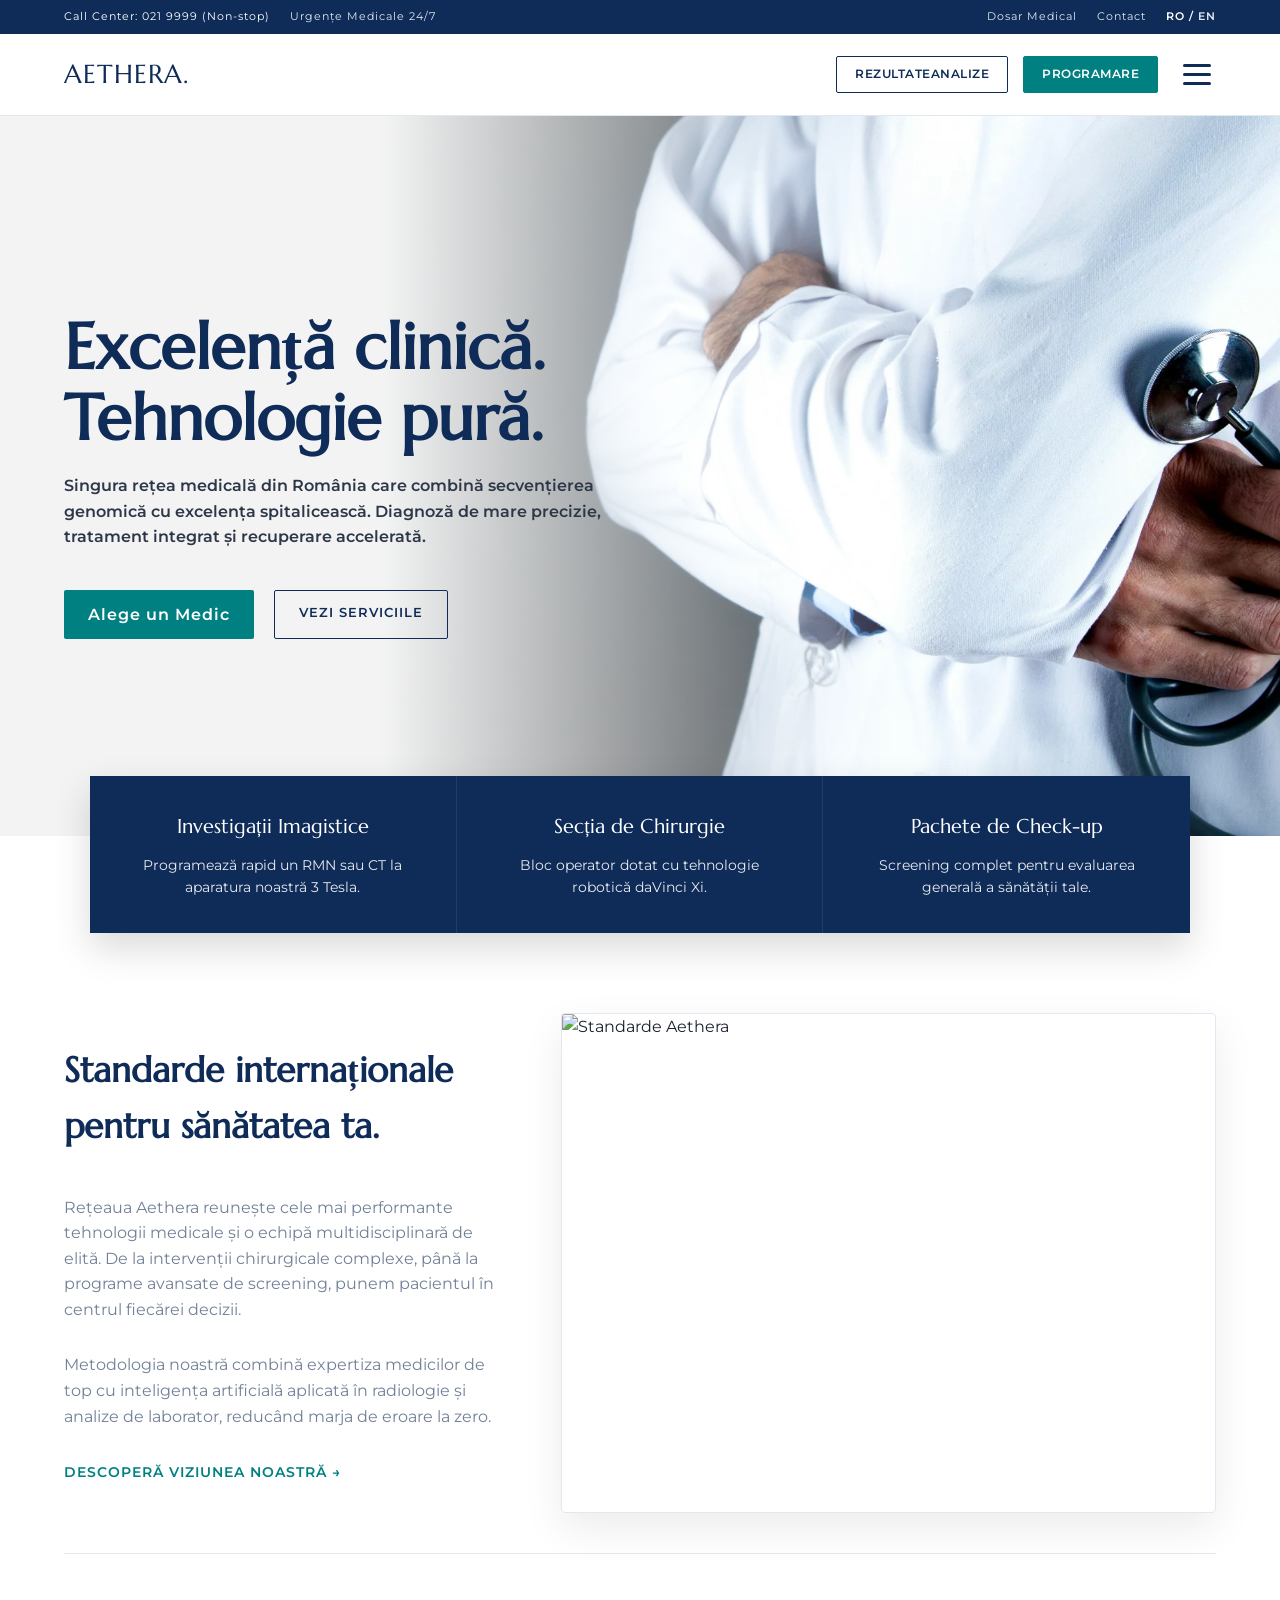
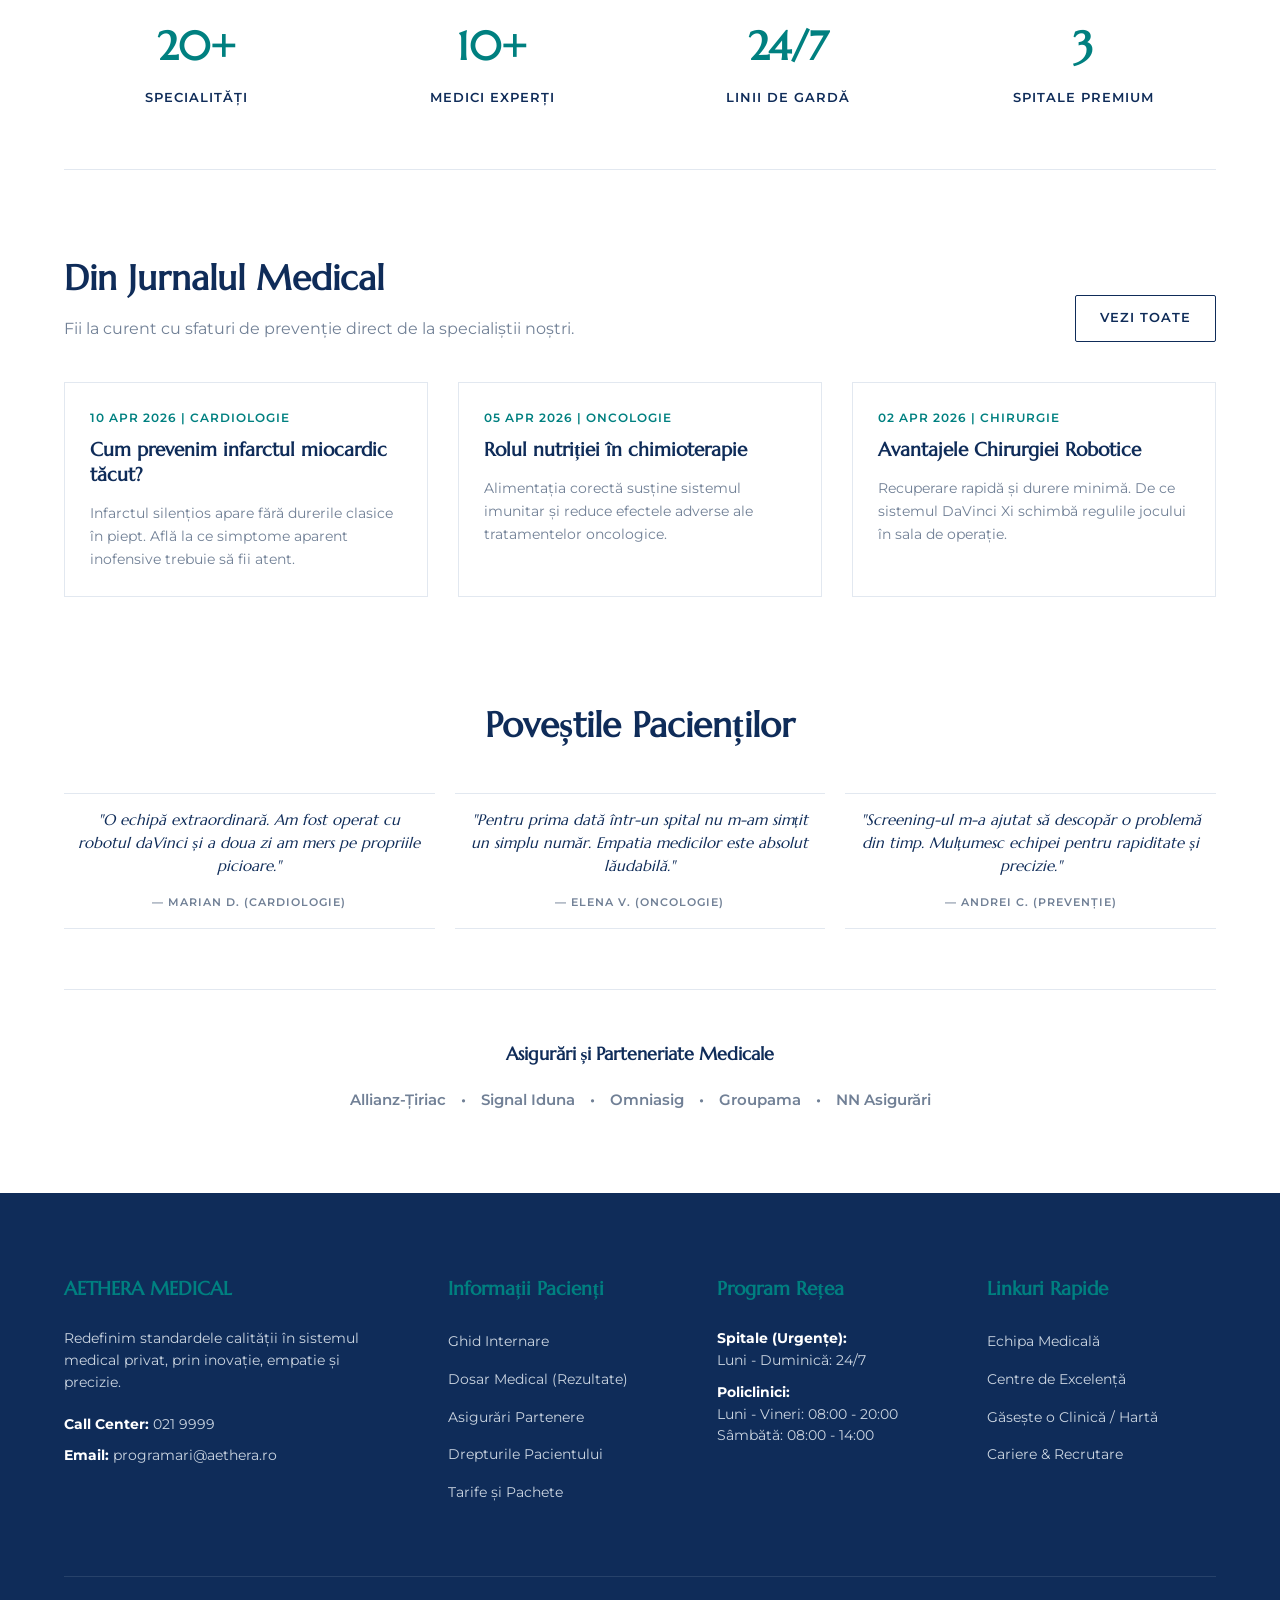
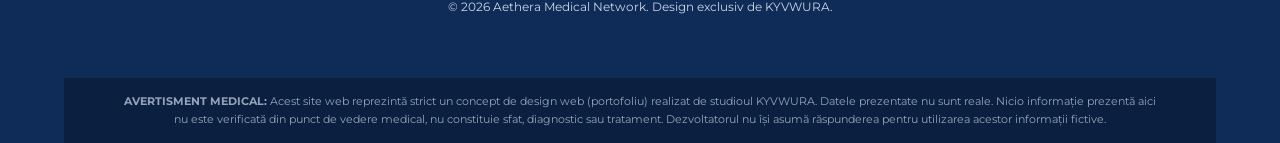
==== commit 54cad8fa: "updates" ====
--- a/index.html
+++ b/index.html
@@ -26,8 +26,8 @@
   <nav class="navbar">
     <a href="index.html" class="logo">AETHERA.</a>
     <div class="nav-right">
-      <div class="nav-btn btn-nav-outline" onclick="toggleLoginModal()">Rezultate<br>Analize</div>
-      <div class="nav-btn btn-nav-primary" onclick="toggleModal()">Programează-te</div>
+      <div class="nav-btn btn-nav-outline" onclick="toggleLoginModal()"><span class="hide-xs">Rezultate </span>Analize</div>
+      <div class="nav-btn btn-nav-primary" onclick="toggleModal()">Programare</div>
       <div class="hamburger" onclick="toggleMenu()">
         <span></span><span></span><span></span>
       </div>
@@ -86,7 +86,7 @@
         <a href="expertise.html" class="btn-link">Descoperă viziunea noastră →</a>
       </div>
       <div>
-        <div class="about-img"></div>
+        <img src="img/2.jpg" alt="Standarde Aethera" class="about-img-fluid">
       </div>
     </div>
 
--- a/style.css
+++ b/style.css
@@ -25,11 +25,11 @@
 .logo { font-family: var(--font-heading); font-size: 1.6rem; color: var(--medical-navy); letter-spacing: 1px; }
 .nav-right { display: flex; align-items: center; gap: 15px; }
 
-/* --- Butoane Navbar (Mici si Egale) --- */
+/* --- Butoane Navbar (Flexibile si Rafinate) --- */
 .nav-btn {
-  width: 130px; padding: 10px 0; text-align: center; font-size: 0.75rem; font-weight: 600;
+  padding: 10px 18px; text-align: center; font-size: 0.75rem; font-weight: 600;
   text-transform: uppercase; letter-spacing: 0.5px; border-radius: 2px; cursor: pointer;
-  transition: all 0.3s; display: flex; align-items: center; justify-content: center; line-height: 1.2;
+  transition: all 0.3s; display: inline-flex; align-items: center; justify-content: center; line-height: 1.2;
 }
 .btn-nav-outline { border: 1px solid var(--medical-navy); color: var(--medical-navy); background: transparent; }
 .btn-nav-outline:hover { background: var(--medical-navy); color: #fff; }
@@ -77,14 +77,14 @@
 .action-card p { font-size: 0.85rem; color: rgba(255, 255, 255, 0.9); font-weight: 400; transition: color 0.3s; }
 .action-card:hover p { color: #fff; }
 
+/* --- Despre Noi / Standarde (Imaginea Fluida si Fixata) --- */
+.about-grid { display: grid; grid-template-columns: 0.8fr 1.2fr; gap: 60px; align-items: center; }
+.about-img-fluid { width: 100%; height: 500px; object-fit: cover; border-radius: 4px; box-shadow: 0 15px 40px rgba(0,0,0,0.08); border: 1px solid var(--border-color); display: block; }
+
 /* --- Stats --- */
 .stats-container { display: grid; grid-template-columns: repeat(4, 1fr); gap: 30px; text-align: center; padding: 60px 0; border-top: 1px solid var(--border-color); border-bottom: 1px solid var(--border-color); margin-top: 40px; }
 .stat-item h4 { font-family: var(--font-heading); font-size: 2.5rem; color: var(--medical-teal); margin-bottom: 10px; }
 .stat-item p { font-size: 0.8rem; text-transform: uppercase; letter-spacing: 1px; color: var(--medical-navy); font-weight: 600; }
-
-/* --- Despre Noi / Standarde (Grila Refăcută) --- */
-.about-grid { display: grid; grid-template-columns: 0.8fr 1.2fr; gap: 60px; align-items: center; }
-.about-img { background: url('img/2.jpg') center/cover no-repeat; width: 100%; min-height: 500px; border-radius: 4px; box-shadow: 0 15px 40px rgba(0,0,0,0.08); border: 1px solid var(--border-color); }
 
 /* --- Specialitati --- */
 .specialties-grid { display: grid; grid-template-columns: repeat(auto-fit, minmax(300px, 1fr)); gap: 30px; }
@@ -118,6 +118,7 @@
 .article-excerpt { font-size: 0.9rem; color: var(--text-muted); flex-grow: 1; display: block; }
 .article-full { display: none !important; margin-top: 15px; padding-top: 15px; border-top: 1px solid var(--border-color); color: var(--text-dark); font-size: 0.9rem; animation: fadeInDown 0.3s ease; }
 .article-btn { margin-top: 20px; align-self: flex-start; }
+
 .article-card.expanded .article-full { display: block !important; }
 .article-card.expanded .article-excerpt { display: none !important; }
 
@@ -196,13 +197,18 @@
 @media (max-width: 768px) {
   .navbar { padding: 12px 4%; }
   .logo { font-size: 1.1rem; }
-  .nav-btn { width: 85px; font-size: 0.55rem; padding: 6px 4px; line-height: 1.2; }
+  
+  /* Butoanele de navigare SCURTATE pe mobil */
+  .nav-btn { padding: 8px 10px; font-size: 0.65rem; width: auto; letter-spacing: 0; }
+  .hide-xs { display: none; } /* Aceasta clasa ascunde textul neesential pe mobil */
   .nav-right { gap: 6px; }
+  
   .hamburger { margin-left: 2px; }
   .hamburger span { width: 24px; height: 2px; }
   
+  /* Grila Despre Noi - Imagine Garantata */
   .about-grid { grid-template-columns: 1fr; gap: 30px; }
-  .about-img { min-height: 300px; }
+  .about-img-fluid { height: 280px; } /* Inaltime fixa pentru telefon */
   
   .quick-actions, .stats-container, .locations-grid, .footer-grid, .blog-grid, .tech-grid { grid-template-columns: 1fr; }
   .testimonials-text-grid { grid-template-columns: 1fr; gap: 10px; }
@@ -219,6 +225,6 @@
   .hero { background: var(--bg-gray) !important; padding-top: 60px; min-height: auto;} 
 }
 @media (max-width: 380px) {
-  .nav-btn { width: 75px; font-size: 0.5rem; padding: 5px 2px; }
+  .nav-btn { font-size: 0.55rem; padding: 6px 8px; }
   .logo { font-size: 0.95rem; }
 }
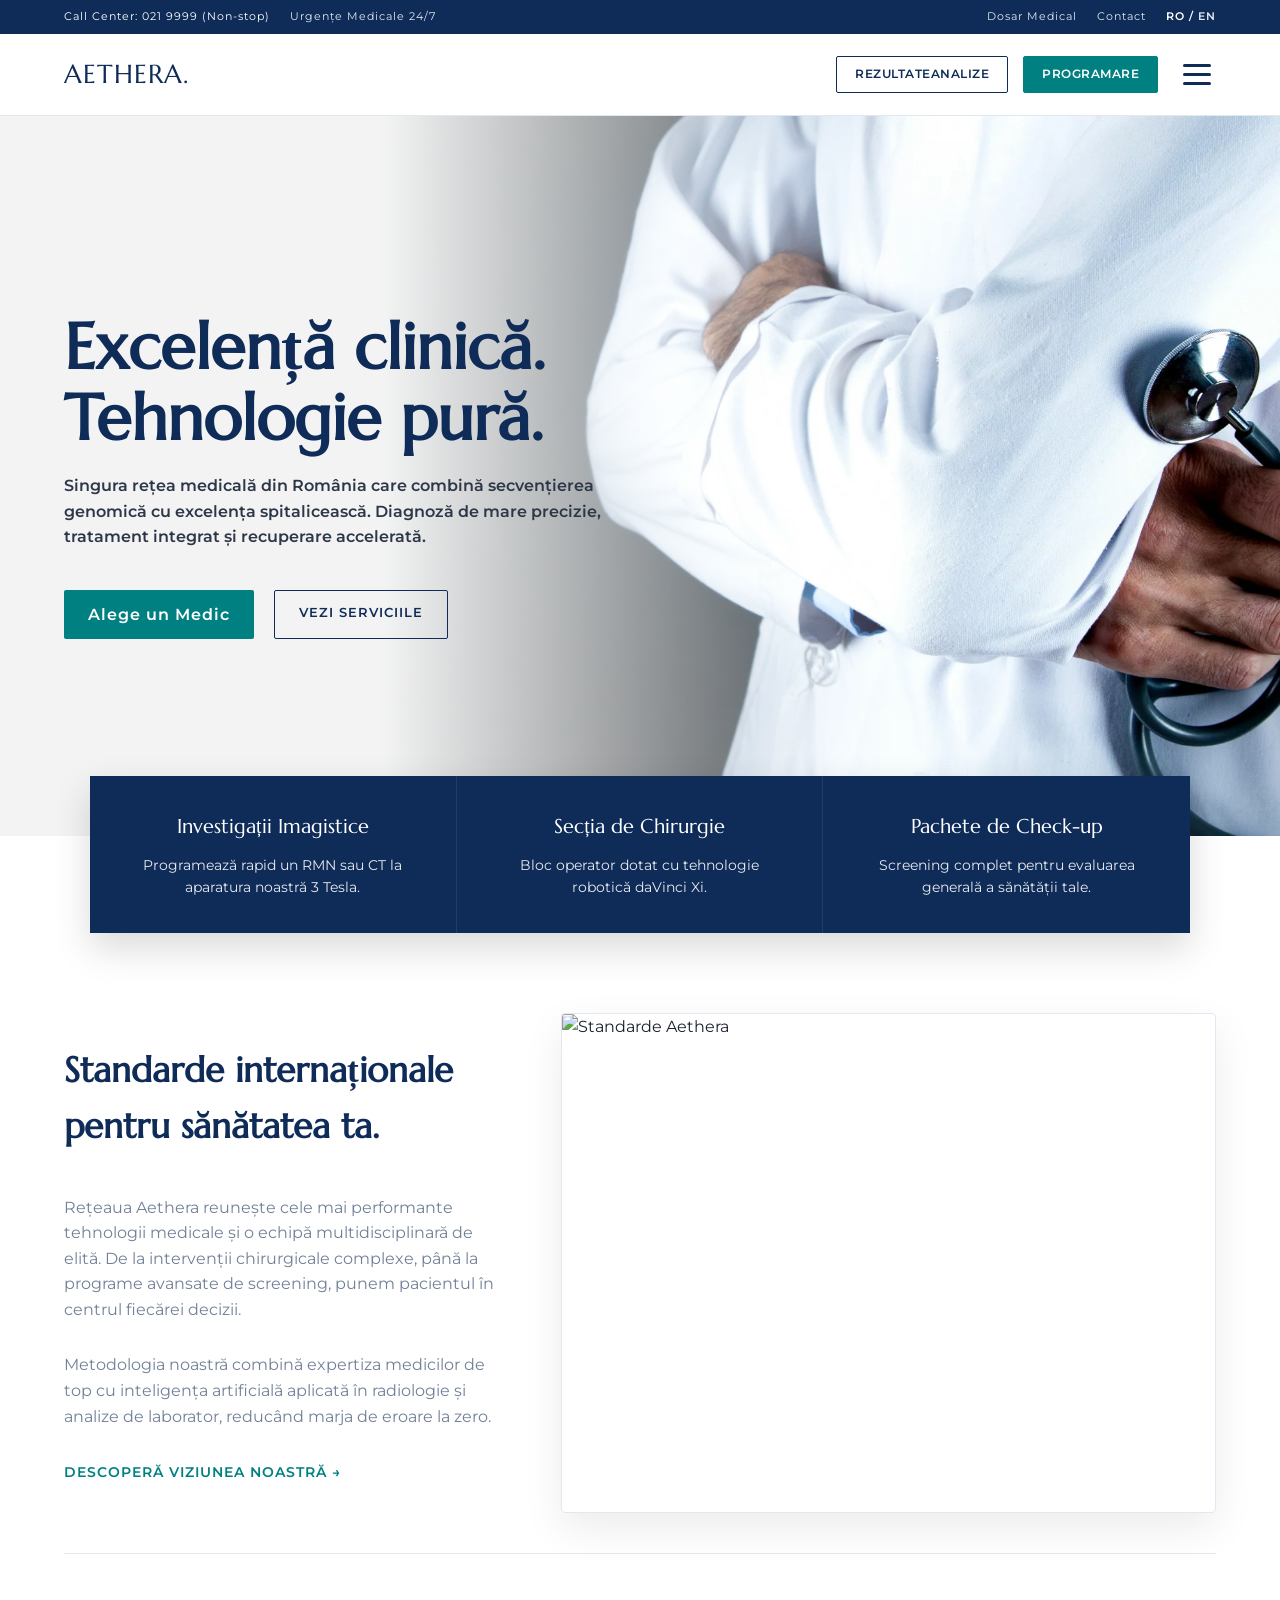
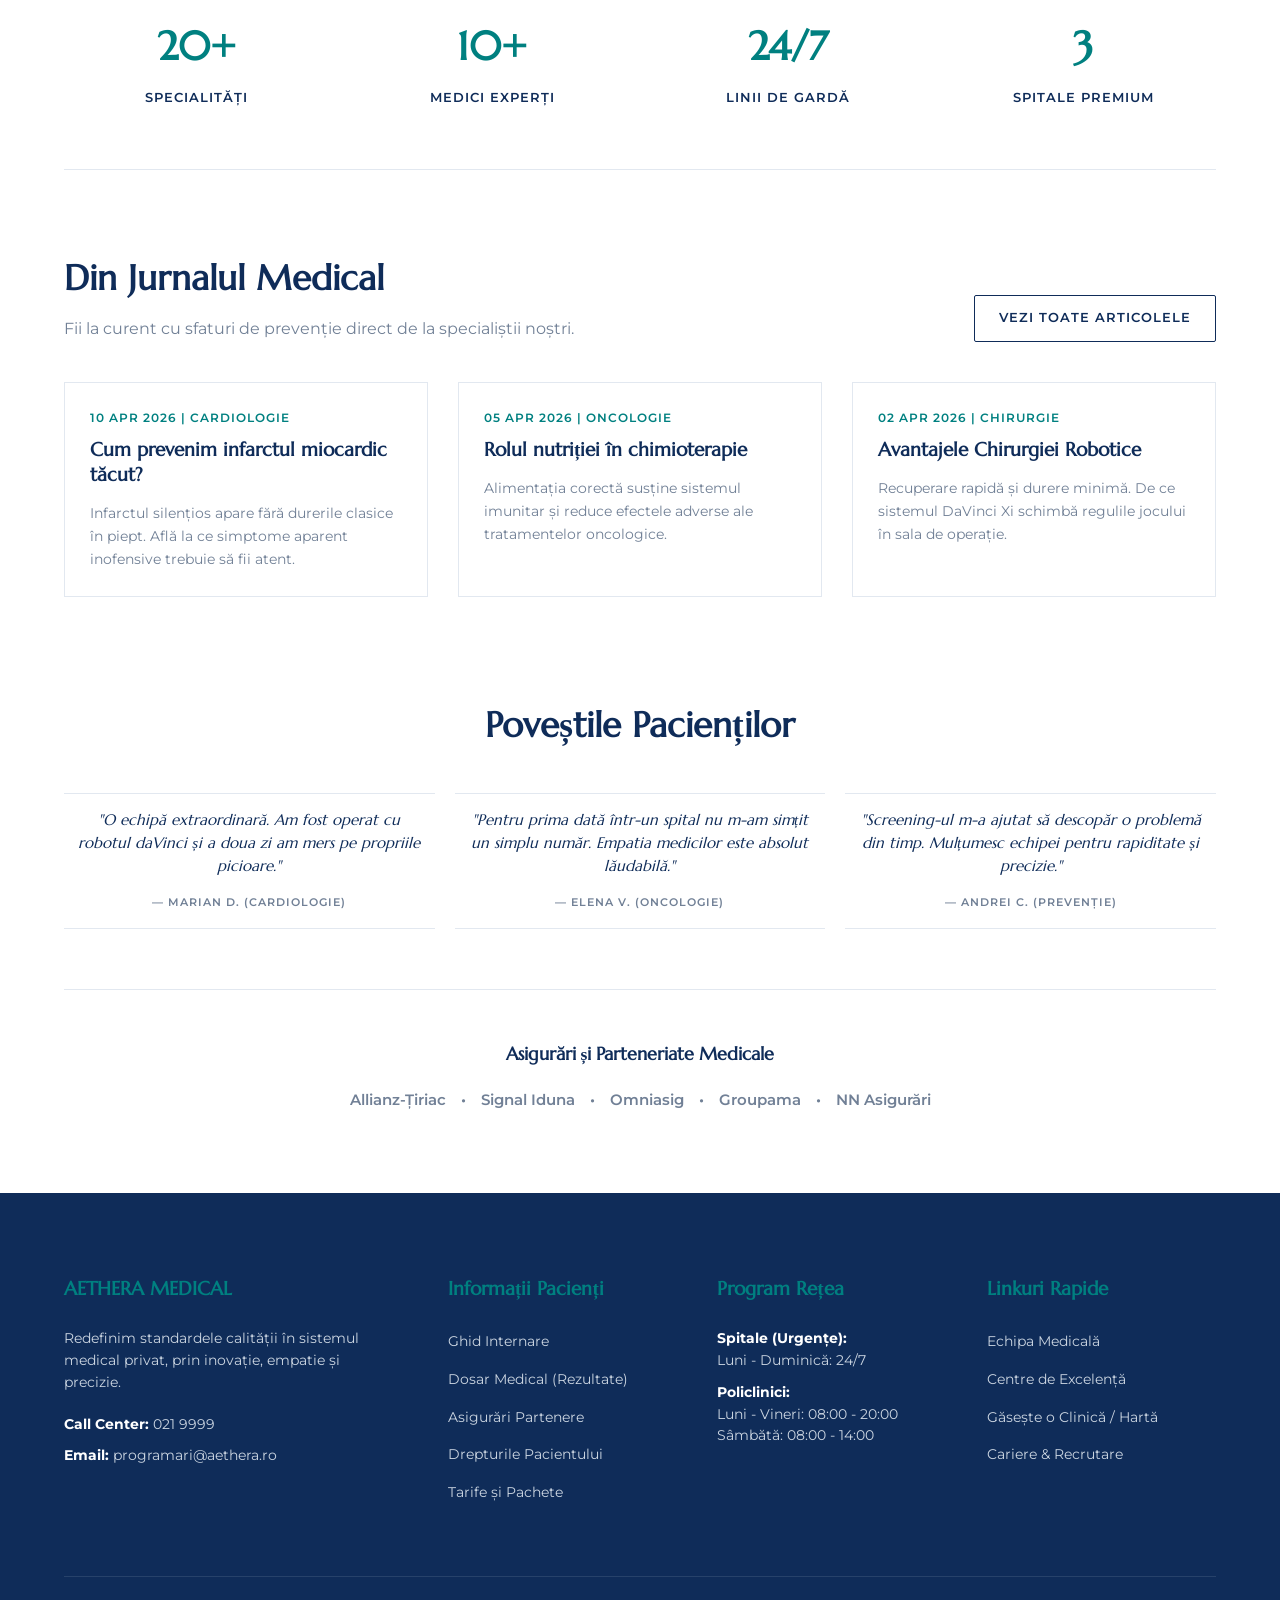
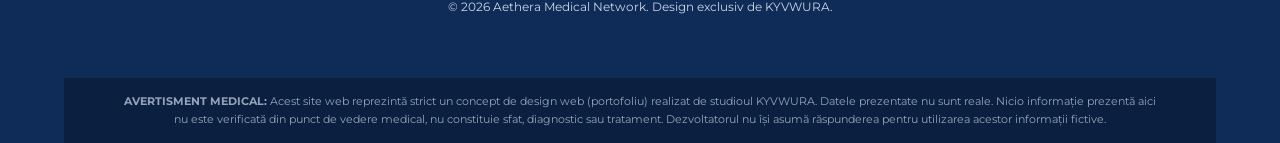
==== commit beeb020d: "changes" ====
--- a/index.html
+++ b/index.html
@@ -98,12 +98,13 @@
     </div>
 
     <div style="margin-top: 80px;">
-      <div style="display: flex; justify-content: space-between; align-items: flex-end; margin-bottom: 40px;">
+      
+      <div class="flex-header">
         <div>
           <h2 class="section-title" style="margin-bottom: 10px;">Din Jurnalul Medical</h2>
           <p class="text-body" style="margin-bottom: 0;">Fii la curent cu sfaturi de prevenție direct de la specialiștii noștri.</p>
         </div>
-        <a href="blog.html" class="btn-outline hidden-mobile">Vezi Toate</a>
+        <a href="blog.html" class="btn-outline">Vezi Toate Articolele</a>
       </div>
       
       <div class="blog-grid">
--- a/style.css
+++ b/style.css
@@ -25,7 +25,7 @@
 .logo { font-family: var(--font-heading); font-size: 1.6rem; color: var(--medical-navy); letter-spacing: 1px; }
 .nav-right { display: flex; align-items: center; gap: 15px; }
 
-/* --- Butoane Navbar (Flexibile si Rafinate) --- */
+/* --- Butoane Navbar --- */
 .nav-btn {
   padding: 10px 18px; text-align: center; font-size: 0.75rem; font-weight: 600;
   text-transform: uppercase; letter-spacing: 0.5px; border-radius: 2px; cursor: pointer;
@@ -65,6 +65,9 @@
 .main-title { font-family: var(--font-heading); font-size: clamp(2.5rem, 5vw, 4rem); color: var(--medical-navy); line-height: 1.1; margin-bottom: 20px; }
 .section-title { font-family: var(--font-heading); font-size: 2.2rem; color: var(--medical-navy); margin-bottom: 40px; }
 .text-body { font-size: 1rem; color: var(--text-muted); max-width: 600px; margin-bottom: 30px; }
+
+/* Header Flex (Jurnal Medical, etc) */
+.flex-header { display: flex; justify-content: space-between; align-items: flex-end; margin-bottom: 40px; }
 
 /* --- Hero & Quick Actions --- */
 .hero { display: flex; align-items: center; padding: 100px 5%; min-height: 80vh; }
@@ -77,7 +80,7 @@
 .action-card p { font-size: 0.85rem; color: rgba(255, 255, 255, 0.9); font-weight: 400; transition: color 0.3s; }
 .action-card:hover p { color: #fff; }
 
-/* --- Despre Noi / Standarde (Imaginea Fluida si Fixata) --- */
+/* --- Despre Noi / Standarde --- */
 .about-grid { display: grid; grid-template-columns: 0.8fr 1.2fr; gap: 60px; align-items: center; }
 .about-img-fluid { width: 100%; height: 500px; object-fit: cover; border-radius: 4px; box-shadow: 0 15px 40px rgba(0,0,0,0.08); border: 1px solid var(--border-color); display: block; }
 
@@ -96,10 +99,6 @@
 .s-desc { font-size: 0.9rem; color: var(--text-muted); }
 .s-subspecialties { display: none; margin-top: 20px; padding-top: 20px; border-top: 1px solid var(--border-color); animation: fadeInDown 0.3s ease; }
 .specialty-item.active .s-subspecialties { display: block; }
-.s-subspecialties ul { list-style: none; }
-.s-subspecialties li { font-size: 0.85rem; color: var(--text-dark); margin-bottom: 8px; padding-left: 15px; position: relative; }
-.s-subspecialties li::before { content: '•'; color: var(--medical-teal); position: absolute; left: 0; font-size: 1.2rem; line-height: 0.8; }
-.expand-icon { font-size: 1.5rem; color: var(--border-color); font-weight: 300; transition: transform 0.3s; }
 .specialty-item.active .expand-icon { transform: rotate(45deg); color: var(--medical-teal); }
 
 /* --- TEHNOLOGIE --- */
@@ -118,26 +117,21 @@
 .article-excerpt { font-size: 0.9rem; color: var(--text-muted); flex-grow: 1; display: block; }
 .article-full { display: none !important; margin-top: 15px; padding-top: 15px; border-top: 1px solid var(--border-color); color: var(--text-dark); font-size: 0.9rem; animation: fadeInDown 0.3s ease; }
 .article-btn { margin-top: 20px; align-self: flex-start; }
-
 .article-card.expanded .article-full { display: block !important; }
 .article-card.expanded .article-excerpt { display: none !important; }
 
-/* --- PACHETE (Mici, tip Acordeon) --- */
+/* --- PACHETE (Acordeon) --- */
 .specialty-section { margin-bottom: 60px; }
 .specialty-section-title { font-family: var(--font-heading); font-size: 1.5rem; color: var(--medical-navy); margin-bottom: 25px; border-bottom: 2px solid var(--medical-teal); padding-bottom: 8px; display: inline-block; }
-
 .pkg-grid-accordion { display: grid; grid-template-columns: repeat(4, 1fr); gap: 20px; }
 .pkg-card-acc { background: #fff; border: 1px solid var(--border-color); border-radius: 4px; padding: 15px; text-align: center; display: flex; flex-direction: column; position: relative; cursor: pointer; transition: border-color 0.3s, box-shadow 0.3s; }
 .pkg-card-acc:hover { border-color: var(--medical-teal); box-shadow: 0 5px 15px rgba(0,0,0,0.05); }
 .pkg-card-acc.open { border-color: var(--medical-teal); box-shadow: 0 5px 20px rgba(0,128,128,0.1); }
-
 .premium-badge-small { position: absolute; top: -1px; left: -1px; background: var(--medical-teal); color: #fff; font-size: 0.55rem; padding: 3px 8px; text-transform: uppercase; font-weight: 600; letter-spacing: 0.5px; border-bottom-right-radius: 4px; }
-
 .pkg-card-title { font-family: var(--font-heading); font-size: 0.95rem; color: var(--medical-navy); margin-bottom: 5px; line-height: 1.3; min-height: 45px; display: flex; align-items: center; justify-content: center; padding-top: 10px;}
 .pkg-card-price { font-size: 1.1rem; font-weight: 600; color: var(--medical-teal); margin-bottom: 10px; }
 .pkg-card-arrow { font-size: 0.75rem; color: var(--text-muted); transition: transform 0.3s; margin-top: auto; }
 .pkg-card-acc.open .pkg-card-arrow { transform: rotate(180deg); color: var(--medical-teal); }
-
 .pkg-card-body { display: none !important; margin-top: 15px; border-top: 1px solid var(--bg-gray); padding-top: 15px; text-align: left; }
 .pkg-card-acc.open .pkg-card-body { display: block !important; animation: fadeInDown 0.3s ease; }
 .pkg-card-body ul { list-style: none; margin-bottom: 15px; }
@@ -154,7 +148,7 @@
 .locations-grid { display: grid; grid-template-columns: 1fr 1fr; gap: 40px; }
 .location-card { background: #fff; border: 1px solid var(--border-color); padding: 40px; display: flex; flex-direction: column; justify-content: space-between; }
 
-/* --- Testimoniale & Asigurari (Index) --- */
+/* --- Testimoniale & Asigurari --- */
 .testimonials-text-grid { display: grid; grid-template-columns: repeat(3, 1fr); gap: 20px; margin-top: 40px; }
 .testimonial-item { text-align: center; padding: 15px 10px; border-top: 1px solid var(--border-color); border-bottom: 1px solid var(--border-color); }
 .quote { font-family: var(--font-heading); font-size: 0.95rem; color: var(--medical-navy); font-style: italic; margin-bottom: 10px; line-height: 1.5; }
@@ -194,21 +188,28 @@
   .footer-grid { grid-template-columns: 1fr 1fr; }
   .pkg-grid-accordion { grid-template-columns: repeat(3, 1fr); }
 }
+
 @media (max-width: 768px) {
   .navbar { padding: 12px 4%; }
   .logo { font-size: 1.1rem; }
-  
-  /* Butoanele de navigare SCURTATE pe mobil */
   .nav-btn { padding: 8px 10px; font-size: 0.65rem; width: auto; letter-spacing: 0; }
-  .hide-xs { display: none; } /* Aceasta clasa ascunde textul neesential pe mobil */
+  .hide-xs { display: none; }
   .nav-right { gap: 6px; }
-  
   .hamburger { margin-left: 2px; }
   .hamburger span { width: 24px; height: 2px; }
   
-  /* Grila Despre Noi - Imagine Garantata */
-  .about-grid { grid-template-columns: 1fr; gap: 30px; }
-  .about-img-fluid { height: 280px; } /* Inaltime fixa pentru telefon */
+  /* CENTRAREA TEXTULUI IN HERO SI HEADERS PE MOBIL */
+  .hero-content { text-align: center; margin: 0 auto; }
+  .hero-content div[style*="display: flex"] { justify-content: center; flex-wrap: wrap; }
+  
+  .flex-header { flex-direction: column; align-items: center; text-align: center; gap: 15px; }
+  .flex-header h2 { margin-bottom: 10px !important; }
+  .flex-header p { margin: 0 auto; }
+  .flex-header .btn-outline { font-size: 0.75rem; padding: 8px 20px; width: auto; margin: 0 auto; }
+
+  .about-grid { grid-template-columns: 1fr; gap: 30px; text-align: center; }
+  .about-grid .section-title { text-align: center; }
+  .about-img-fluid { height: 280px; } 
   
   .quick-actions, .stats-container, .locations-grid, .footer-grid, .blog-grid, .tech-grid { grid-template-columns: 1fr; }
   .testimonials-text-grid { grid-template-columns: 1fr; gap: 10px; }
@@ -224,6 +225,7 @@
   .top-bar { flex-direction: column; gap: 10px; text-align: center; }
   .hero { background: var(--bg-gray) !important; padding-top: 60px; min-height: auto;} 
 }
+
 @media (max-width: 380px) {
   .nav-btn { font-size: 0.55rem; padding: 6px 8px; }
   .logo { font-size: 0.95rem; }
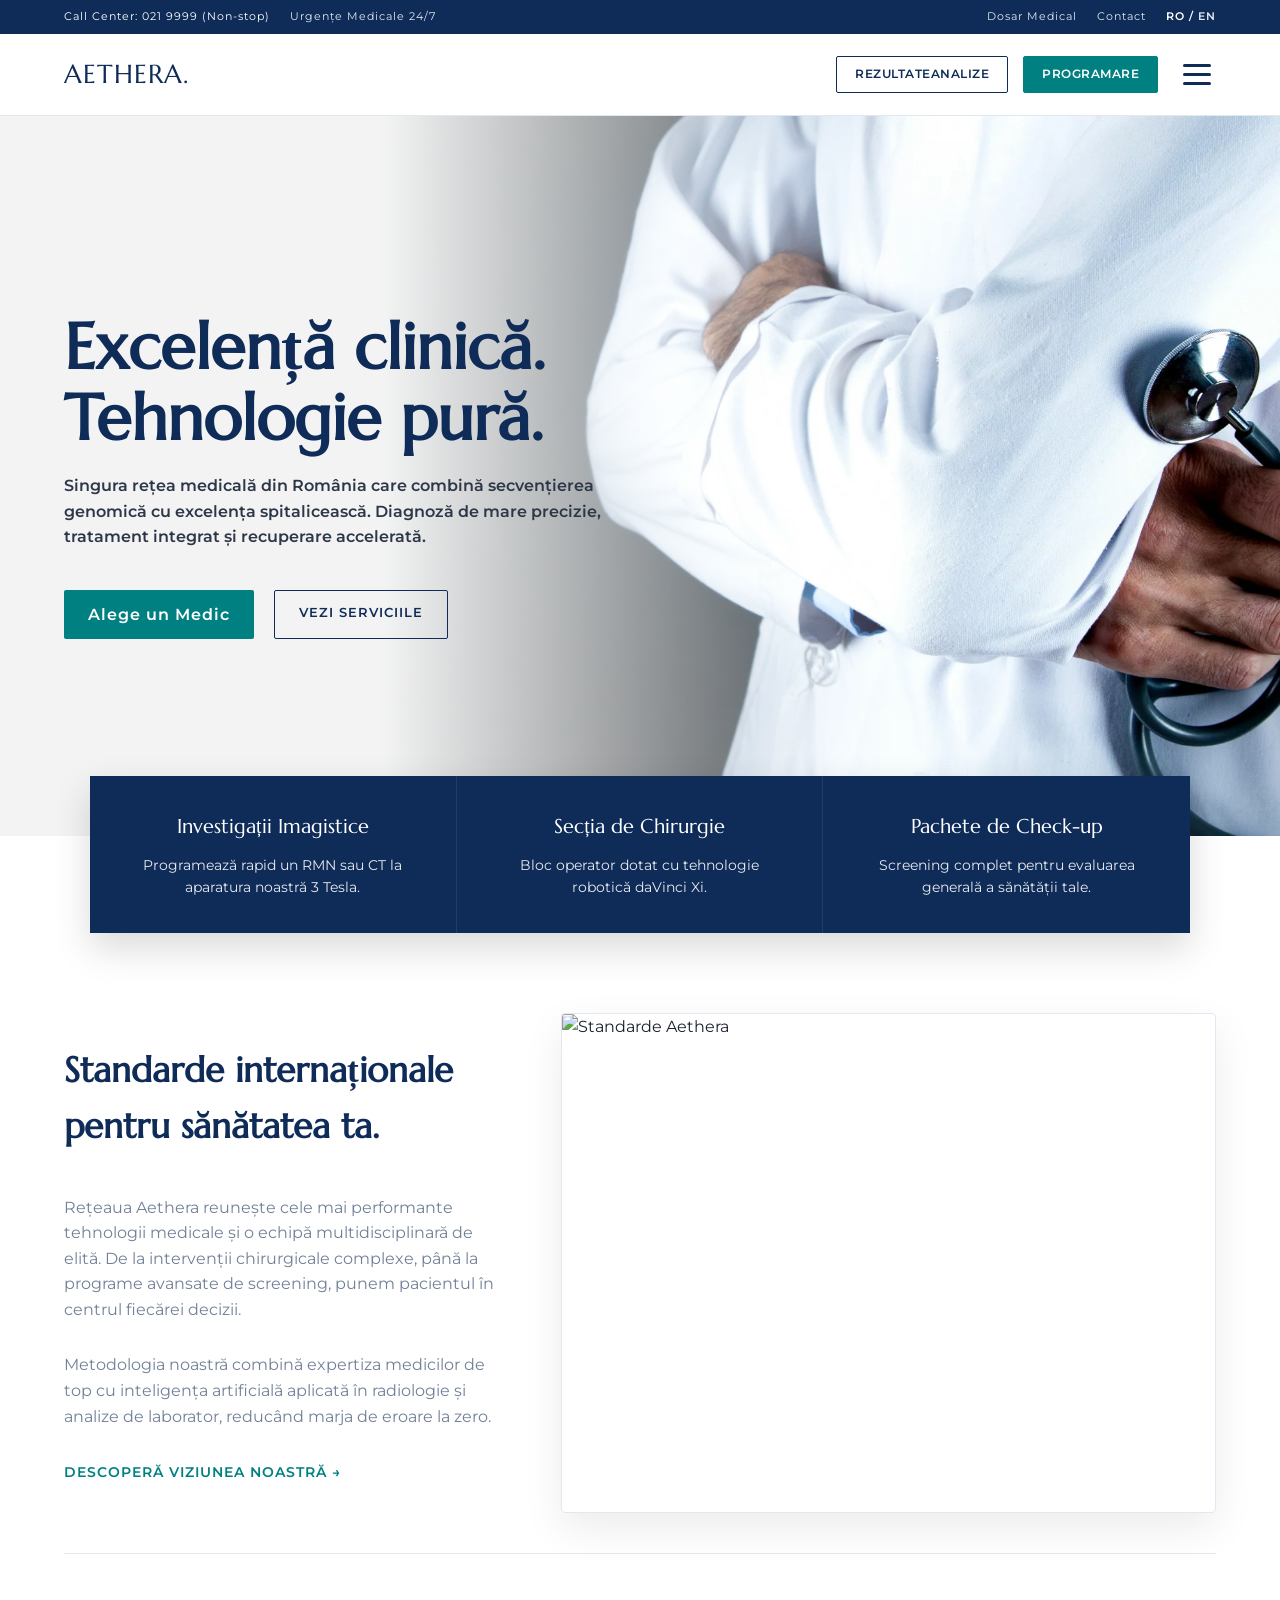
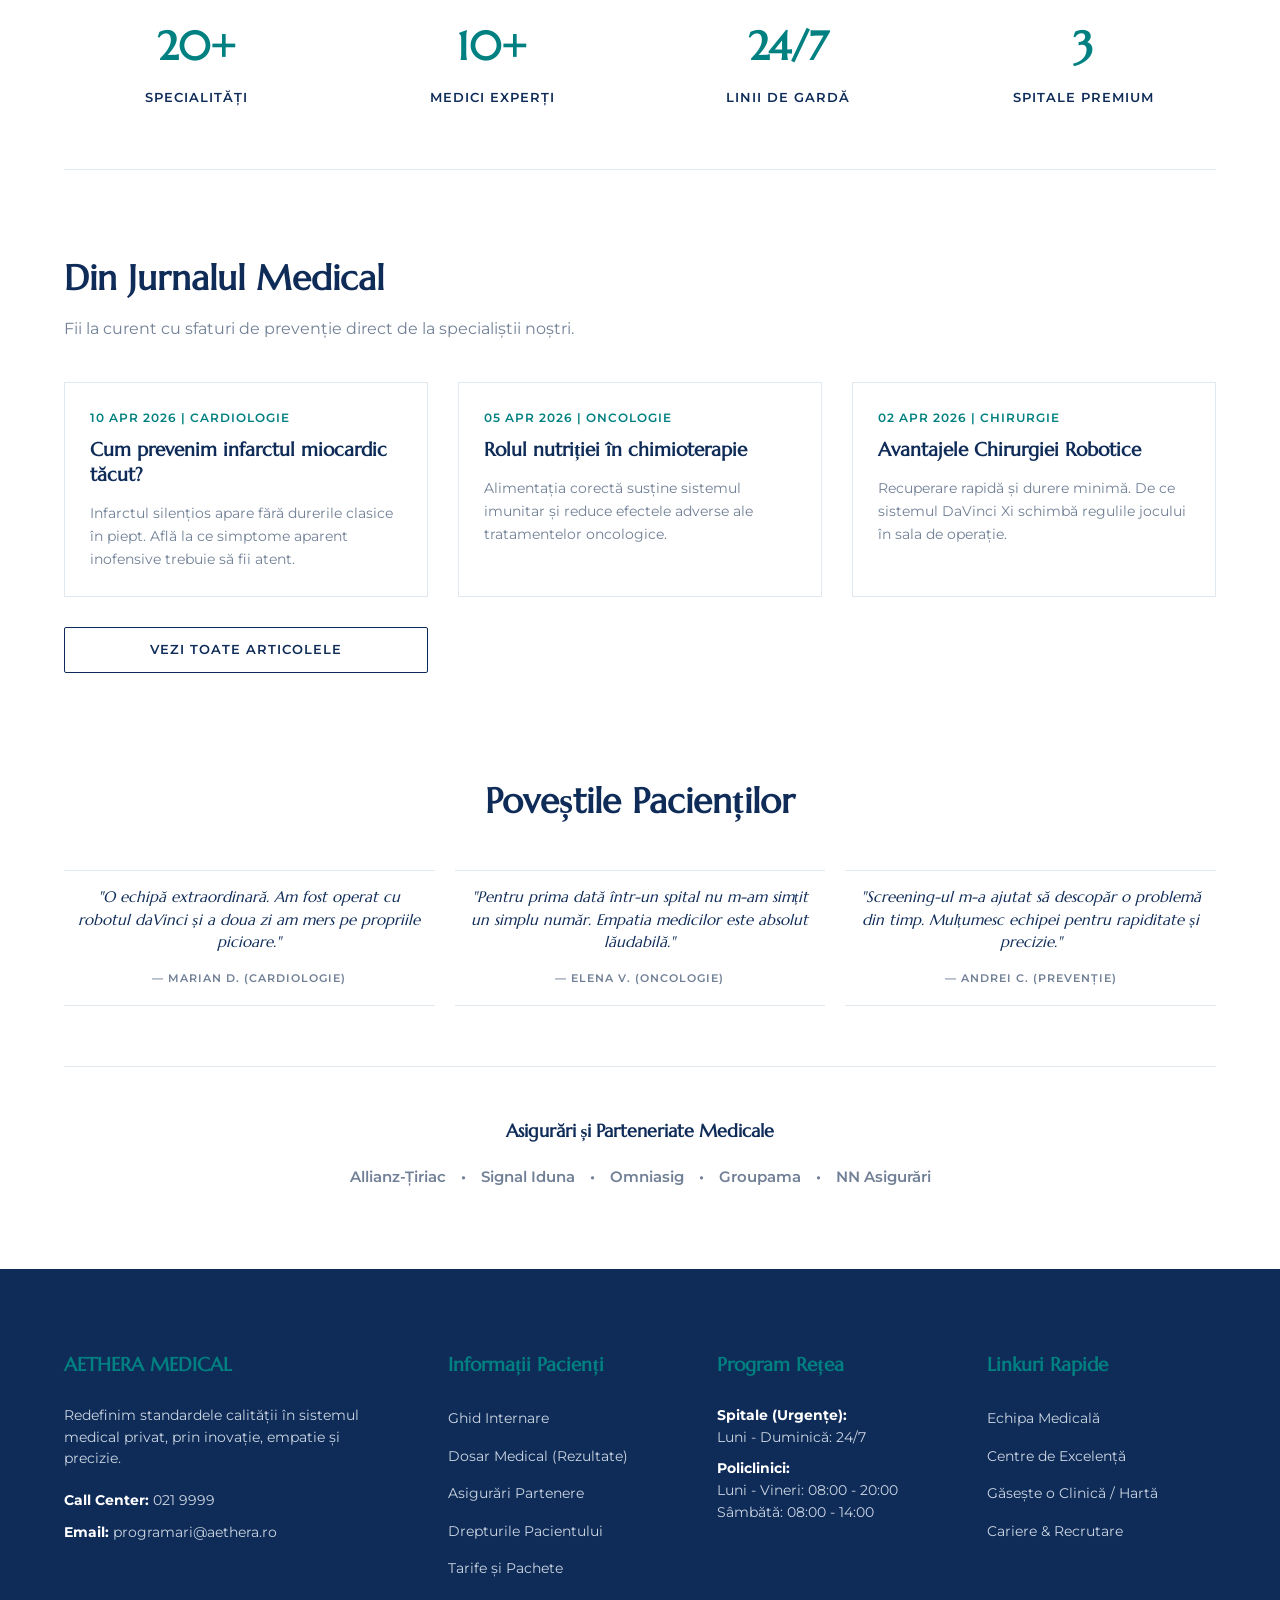
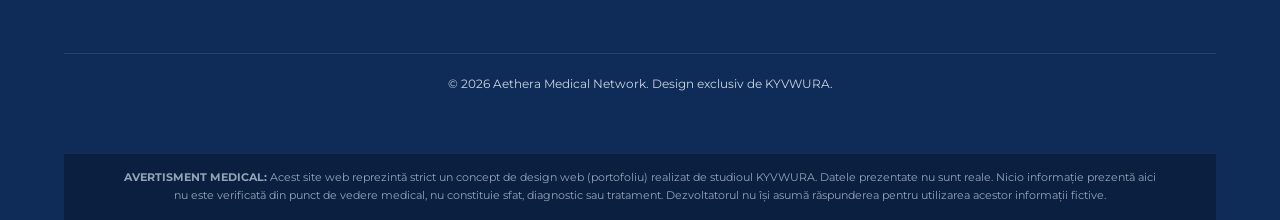
==== commit 922a1405: "Update index.html" ====
--- a/index.html
+++ b/index.html
@@ -104,7 +104,6 @@
           <h2 class="section-title" style="margin-bottom: 10px;">Din Jurnalul Medical</h2>
           <p class="text-body" style="margin-bottom: 0;">Fii la curent cu sfaturi de prevenție direct de la specialiștii noștri.</p>
         </div>
-        <a href="blog.html" class="btn-outline">Vezi Toate Articolele</a>
       </div>
       
       <div class="blog-grid">
@@ -122,7 +121,7 @@
           <div class="article-meta">02 Apr 2026 | Chirurgie</div>
           <h3 class="article-title">Avantajele Chirurgiei Robotice</h3>
           <p class="article-excerpt">Recuperare rapidă și durere minimă. De ce sistemul DaVinci Xi schimbă regulile jocului în sala de operație.</p>
-        </a>
+        <a href="blog.html" class="btn-outline">Vezi Toate Articolele</a>
       </div>
     </div>
 
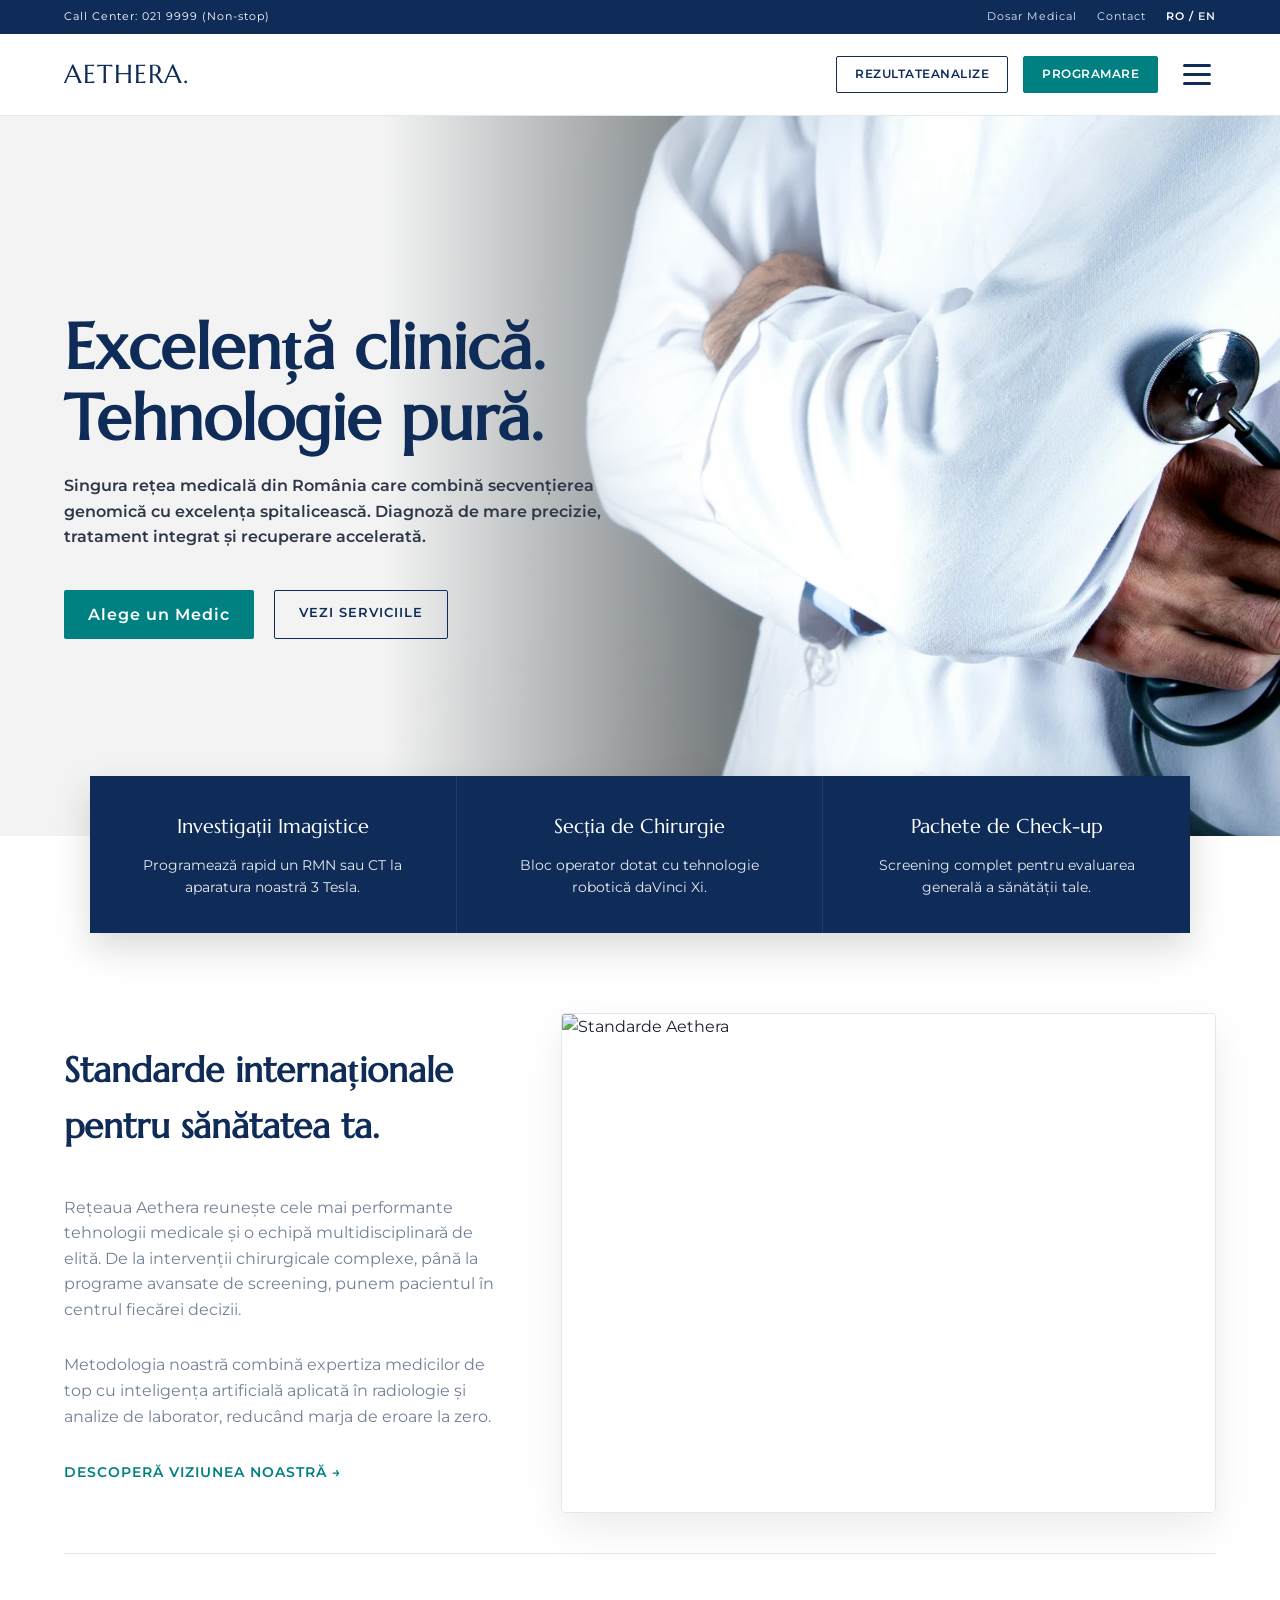
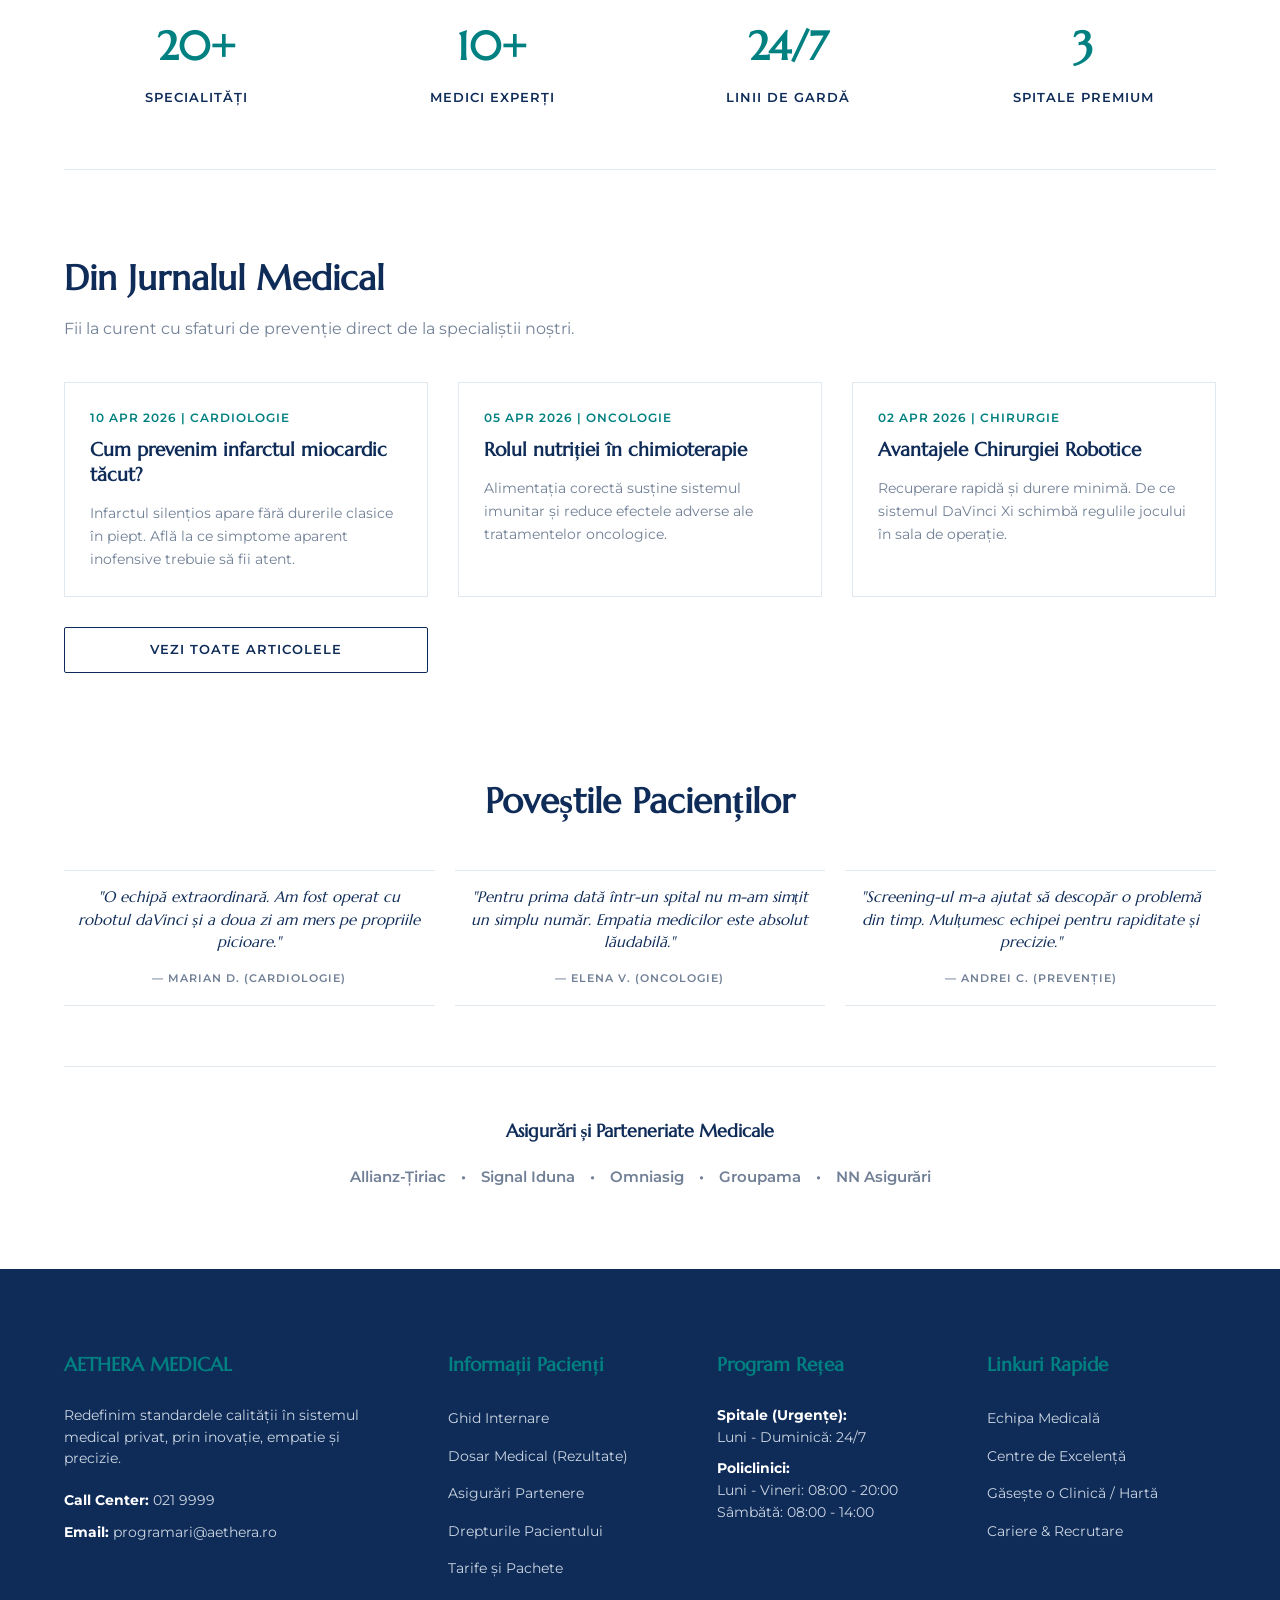
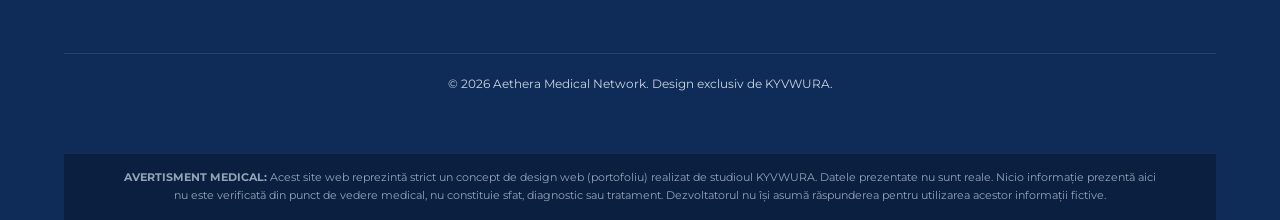
==== commit 208c61d7: "Update index.html" ====
--- a/index.html
+++ b/index.html
@@ -11,8 +11,7 @@
 
   <div class="top-bar">
     <div class="top-bar-links">
-      <span>Call Center: 021 9999 (Non-stop)</span>
-      <a href="#">Urgențe Medicale 24/7</a>
+    <div class="top-bar-links"><span>Call Center: 021 9999 (Non-stop)</span></div>
     </div>
     <div class="top-bar-links">
       <a href="#" onclick="toggleLoginModal()">Dosar Medical</a>
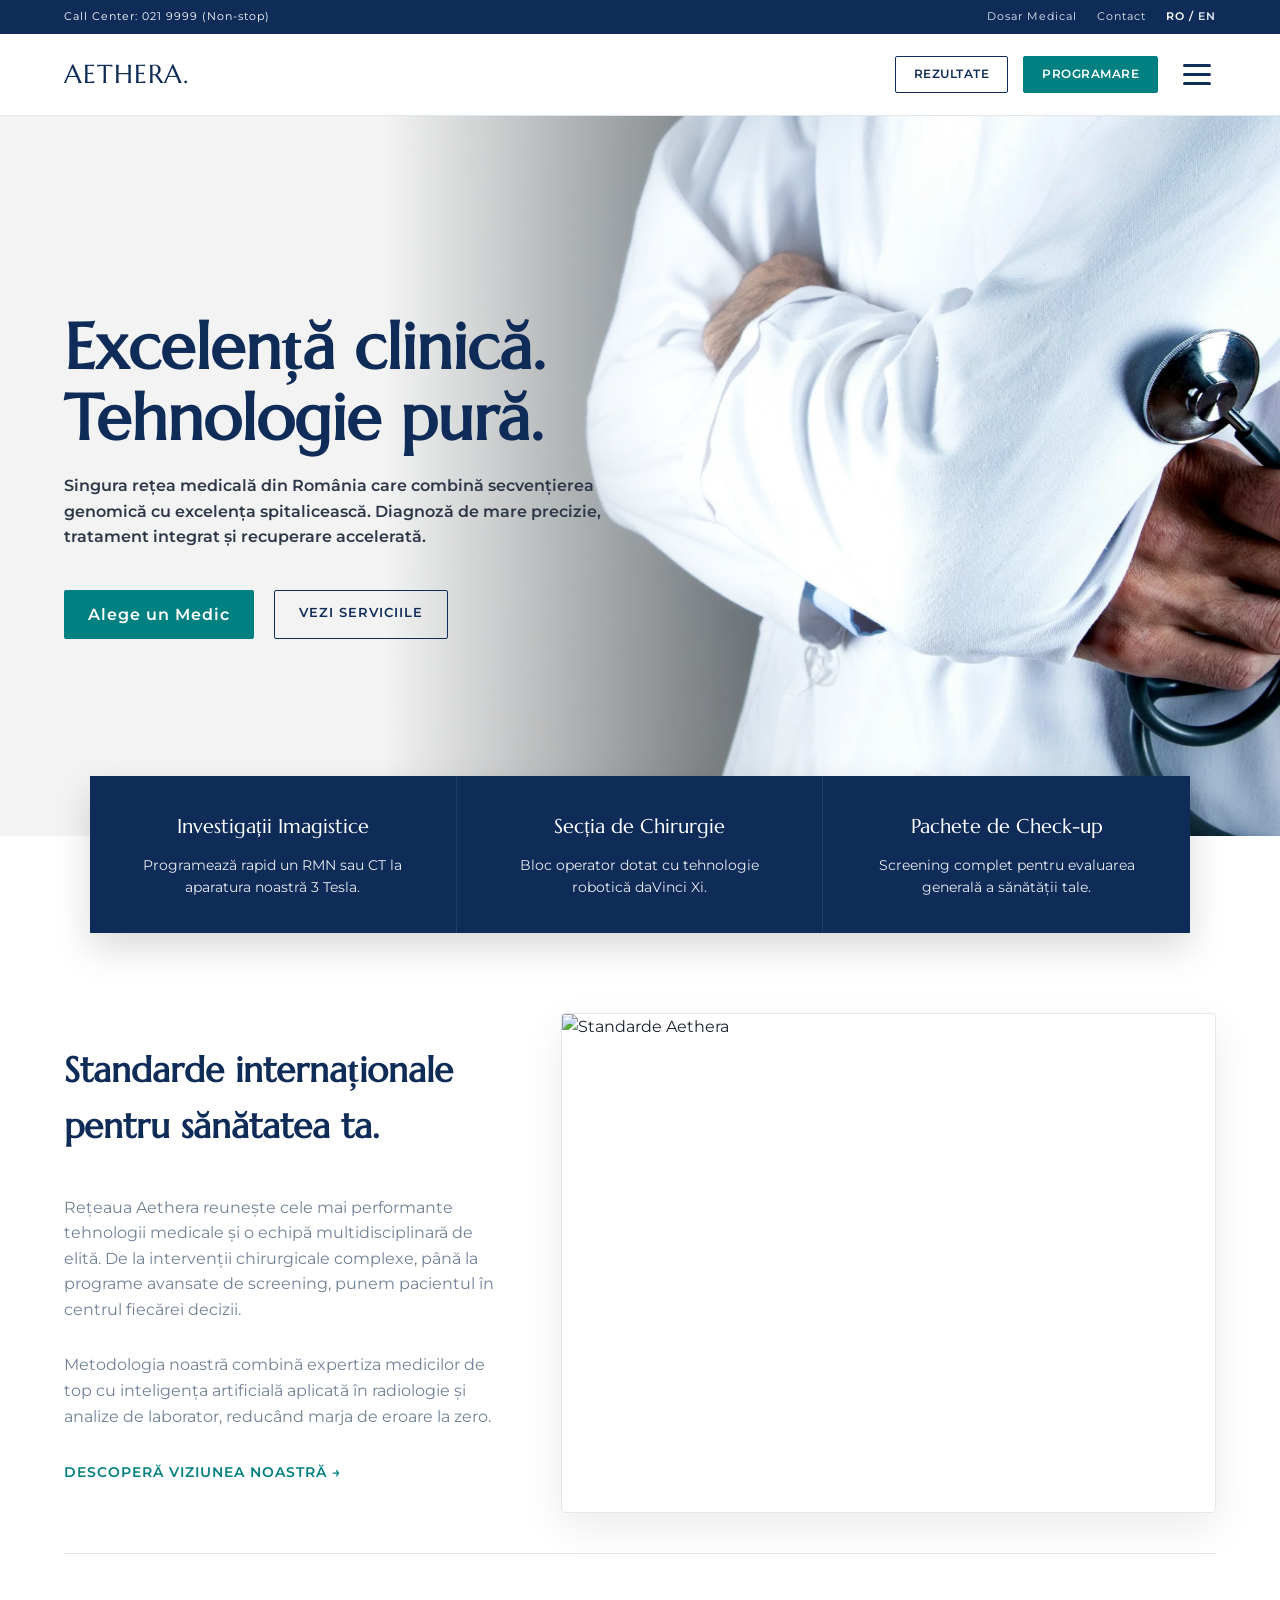
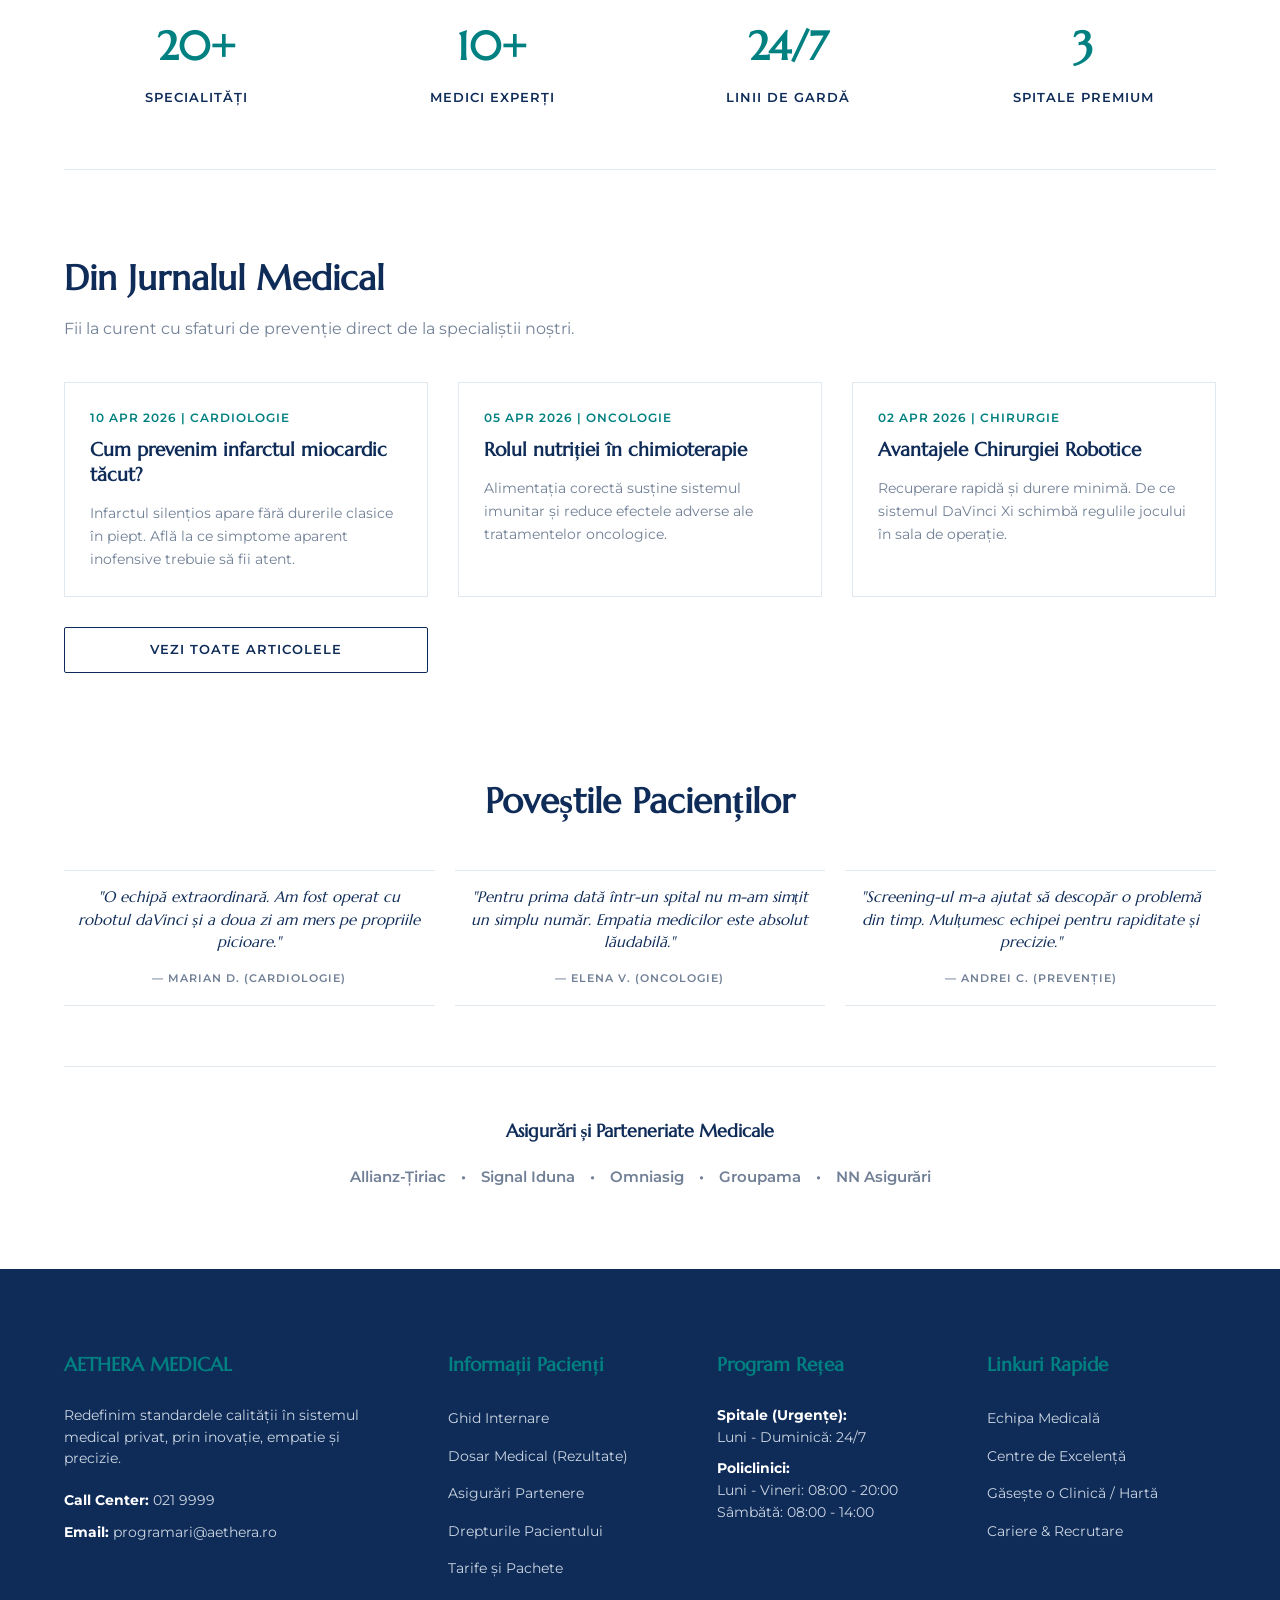
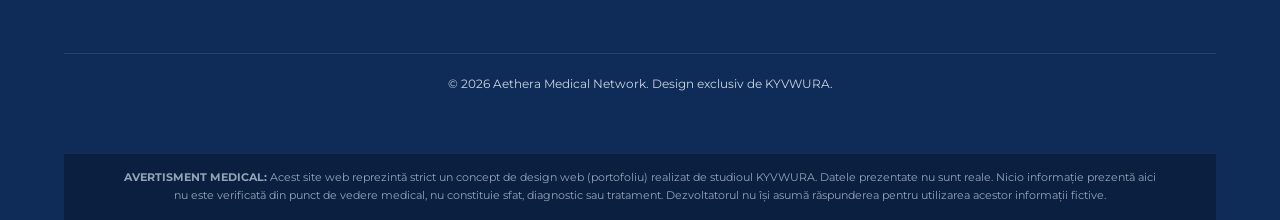
==== commit 58d7f9df: "Update index.html" ====
--- a/index.html
+++ b/index.html
@@ -25,7 +25,7 @@
   <nav class="navbar">
     <a href="index.html" class="logo">AETHERA.</a>
     <div class="nav-right">
-      <div class="nav-btn btn-nav-outline" onclick="toggleLoginModal()"><span class="hide-xs">Rezultate </span>Analize</div>
+      <div class="nav-btn btn-nav-outline" onclick="toggleLoginModal()"><span class="hide-xs">Rezultate</div>
       <div class="nav-btn btn-nav-primary" onclick="toggleModal()">Programare</div>
       <div class="hamburger" onclick="toggleMenu()">
         <span></span><span></span><span></span>
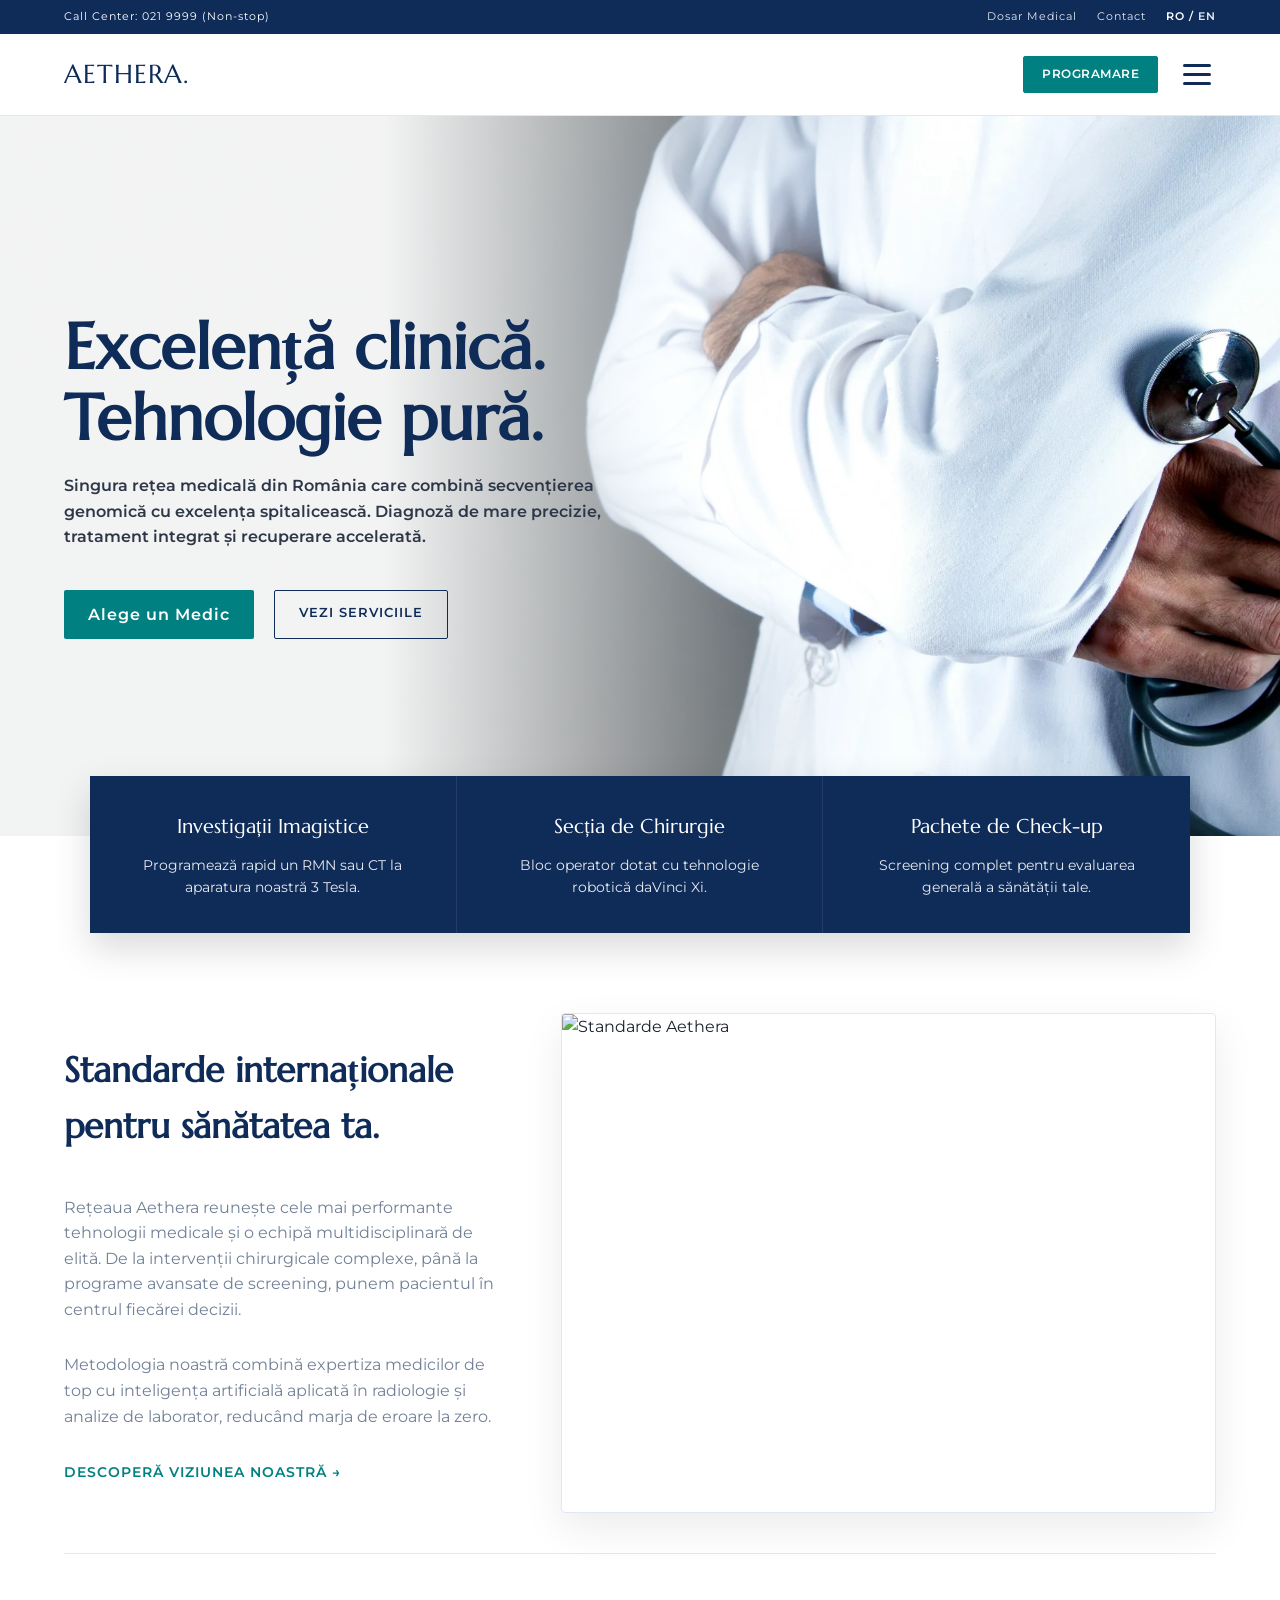
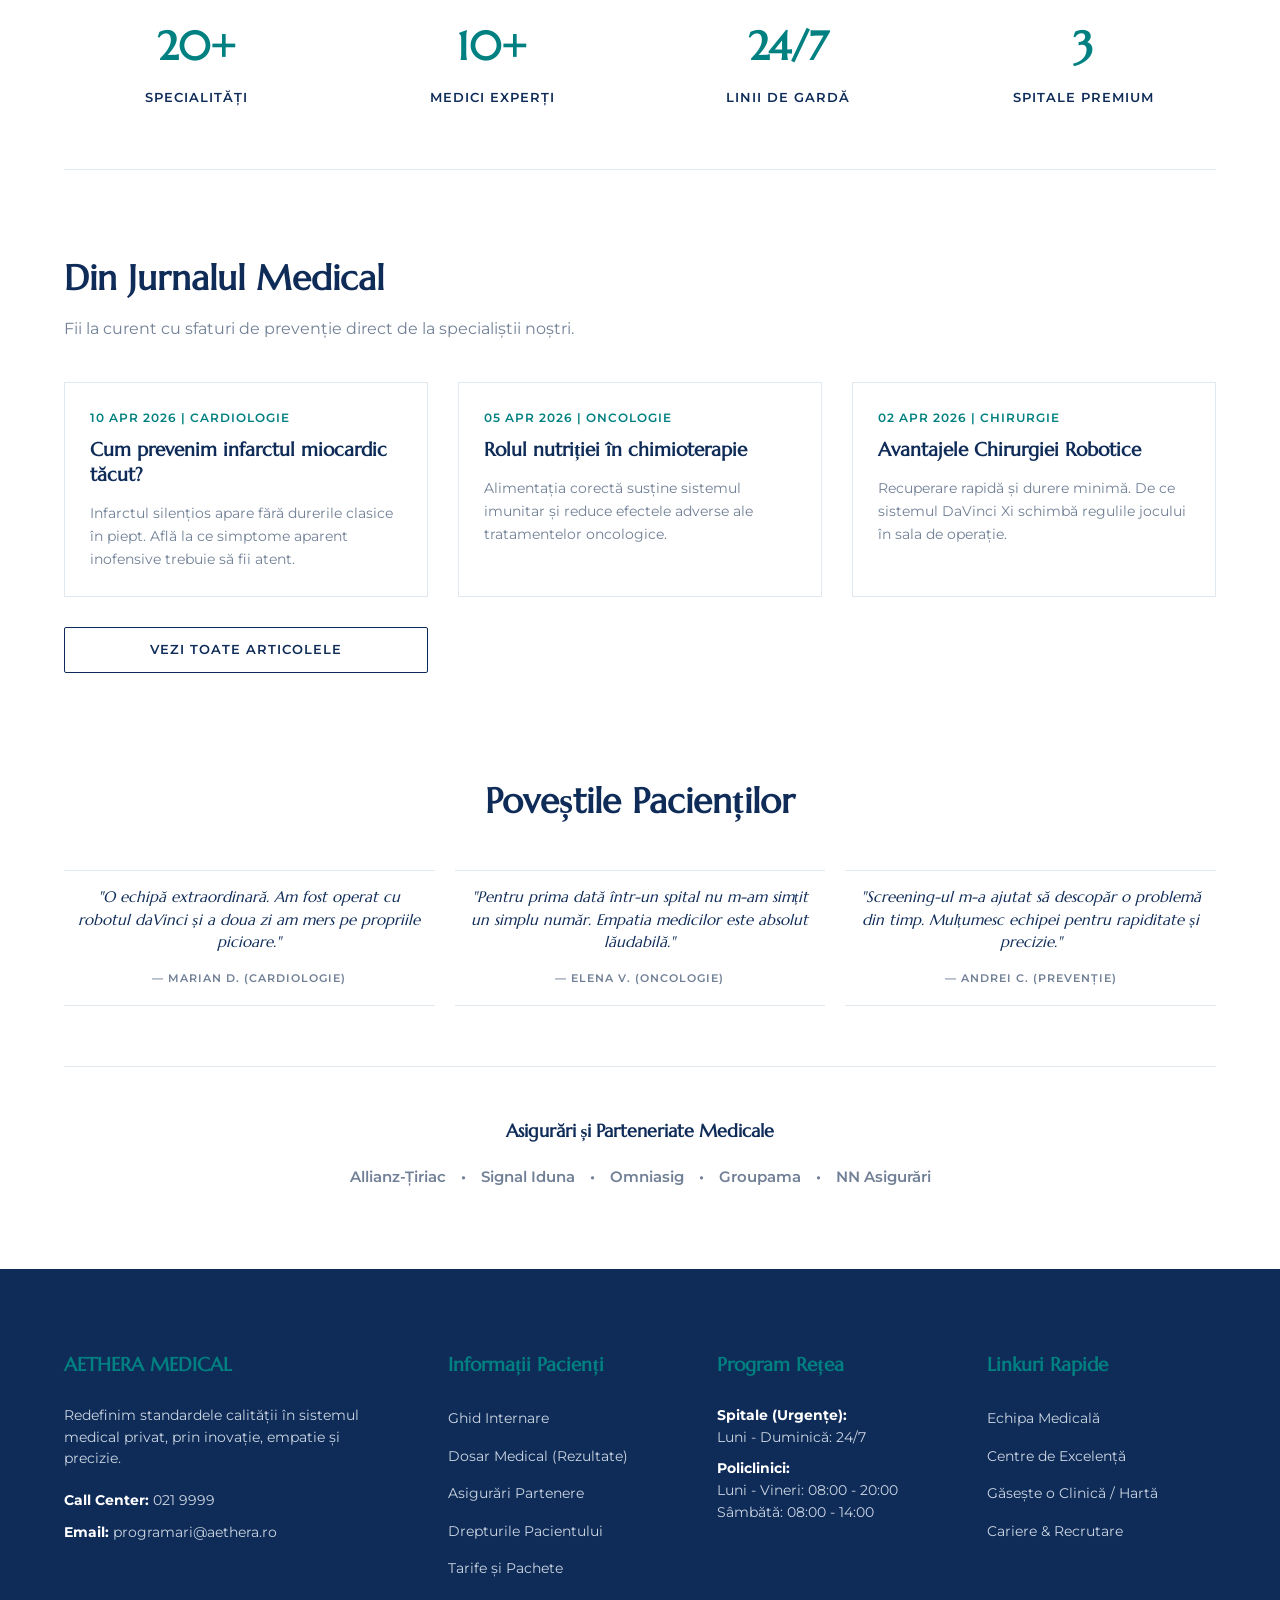
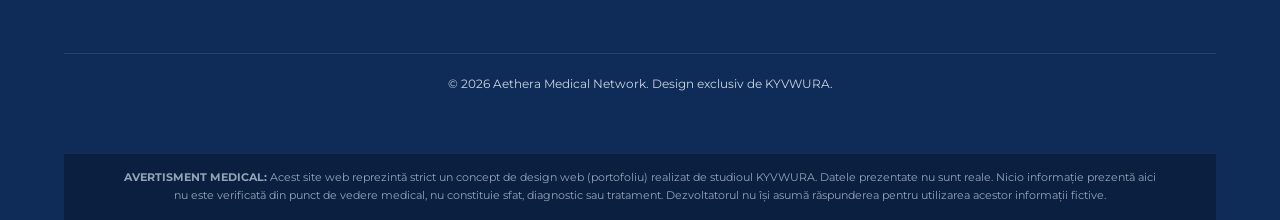
==== commit e63dd0d5: "Update index.html" ====
--- a/index.html
+++ b/index.html
@@ -25,7 +25,6 @@
   <nav class="navbar">
     <a href="index.html" class="logo">AETHERA.</a>
     <div class="nav-right">
-      <div class="nav-btn btn-nav-outline" onclick="toggleLoginModal()"><span class="hide-xs">Rezultate</div>
       <div class="nav-btn btn-nav-primary" onclick="toggleModal()">Programare</div>
       <div class="hamburger" onclick="toggleMenu()">
         <span></span><span></span><span></span>
